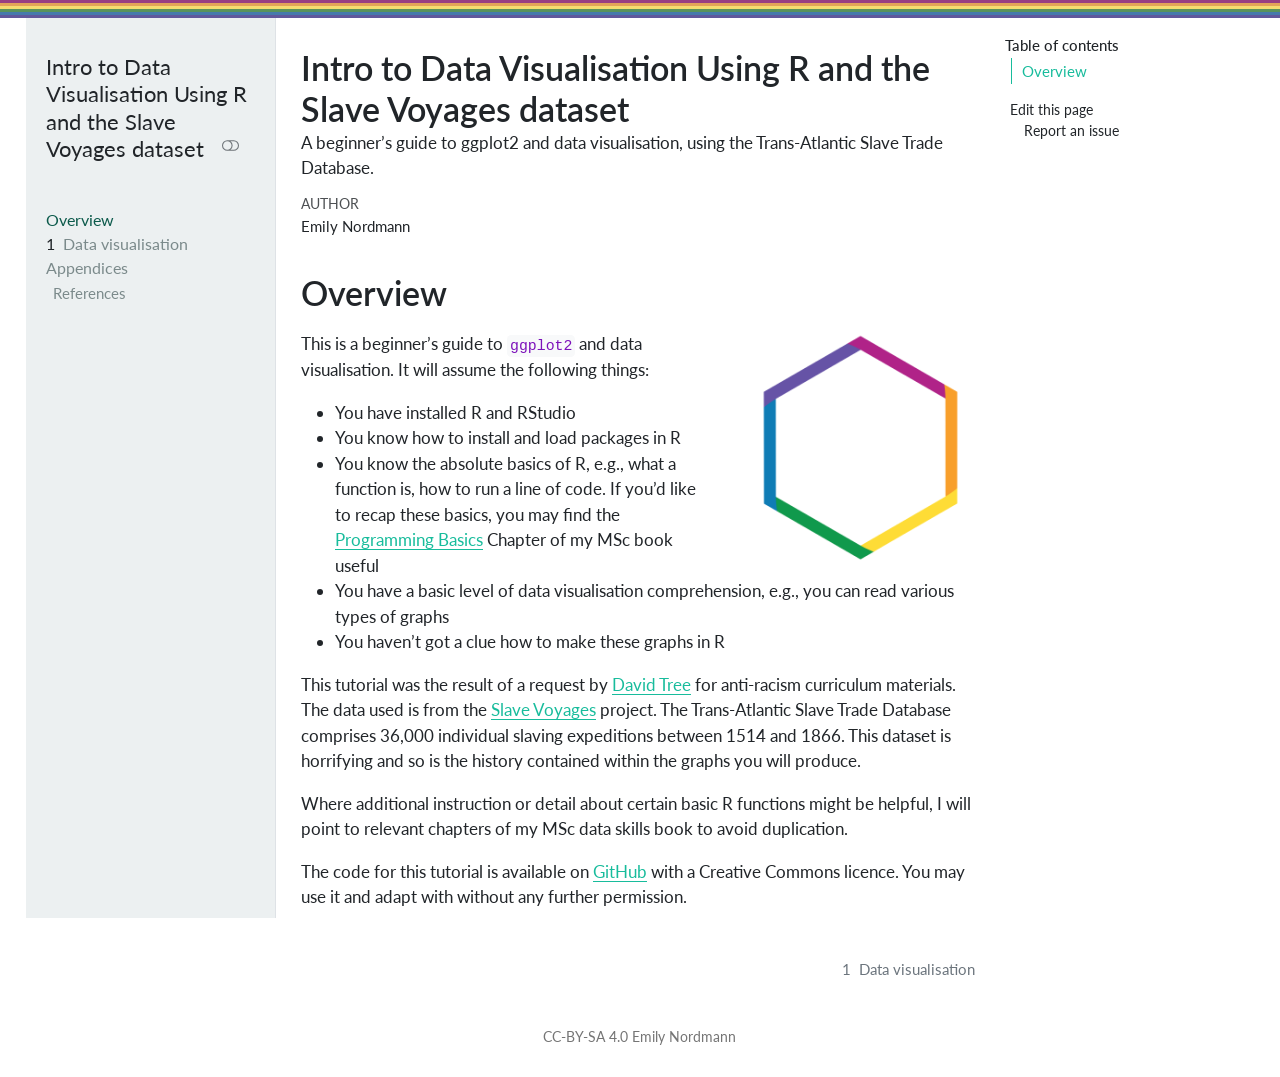
==== docs/index.html @ f8bd8ea5 "claude update" ====
<!DOCTYPE html>
<html xmlns="http://www.w3.org/1999/xhtml" lang="en" xml:lang="en"><head>
<meta http-equiv="Content-Type" content="text/html; charset=UTF-8">
<meta charset="utf-8">
<meta name="generator" content="quarto-1.4.551">
<meta name="viewport" content="width=device-width, initial-scale=1.0, user-scalable=yes">
<meta name="author" content="Emily Nordmann">
<meta name="description" content="A beginner’s guide to ggplot2 and data visualisation, using the Trans-Atlantic Slave Trade Database.">
<title>Intro to Data Visualisation Using R and the Slave Voyages dataset</title>
<style>
code{white-space: pre-wrap;}
span.smallcaps{font-variant: small-caps;}
div.columns{display: flex; gap: min(4vw, 1.5em);}
div.column{flex: auto; overflow-x: auto;}
div.hanging-indent{margin-left: 1.5em; text-indent: -1.5em;}
ul.task-list{list-style: none;}
ul.task-list li input[type="checkbox"] {
  width: 0.8em;
  margin: 0 0.8em 0.2em -1em; /* quarto-specific, see https://github.com/quarto-dev/quarto-cli/issues/4556 */ 
  vertical-align: middle;
}
</style>

<script src="site_libs/quarto-nav/quarto-nav.js"></script>
<script src="site_libs/clipboard/clipboard.min.js"></script>
<script src="site_libs/quarto-search/autocomplete.umd.js"></script>
<script src="site_libs/quarto-search/fuse.min.js"></script>
<script src="site_libs/quarto-search/quarto-search.js"></script>
<meta name="quarto:offset" content="./">
<link href="./01-tutorial.html" rel="next">
<link href="./images/logos/logo.png" rel="icon" type="image/png">
<script src="site_libs/quarto-html/quarto.js"></script>
<script src="site_libs/quarto-html/popper.min.js"></script>
<script src="site_libs/quarto-html/tippy.umd.min.js"></script>
<script src="site_libs/quarto-html/anchor.min.js"></script>
<link href="site_libs/quarto-html/tippy.css" rel="stylesheet">
<link href="site_libs/quarto-html/quarto-syntax-highlighting.css" rel="stylesheet" class="quarto-color-scheme" id="quarto-text-highlighting-styles">
<link href="site_libs/quarto-html/quarto-syntax-highlighting-dark.css" rel="prefetch" class="quarto-color-scheme quarto-color-alternate" id="quarto-text-highlighting-styles">
<script src="site_libs/bootstrap/bootstrap.min.js"></script>
<link href="site_libs/bootstrap/bootstrap-icons.css" rel="stylesheet">
<link href="site_libs/bootstrap/bootstrap.min.css" rel="stylesheet" class="quarto-color-scheme" id="quarto-bootstrap" data-mode="light">
<link href="site_libs/bootstrap/bootstrap-dark.min.css" rel="prefetch" class="quarto-color-scheme quarto-color-alternate" id="quarto-bootstrap" data-mode="dark"><script id="quarto-search-options" type="application/json">{
  "location": "sidebar",
  "copy-button": false,
  "collapse-after": 3,
  "panel-placement": "start",
  "type": "textbox",
  "limit": 50,
  "keyboard-shortcut": [
    "f",
    "/",
    "s"
  ],
  "show-item-context": false,
  "language": {
    "search-no-results-text": "No results",
    "search-matching-documents-text": "matching documents",
    "search-copy-link-title": "Copy link to search",
    "search-hide-matches-text": "Hide additional matches",
    "search-more-match-text": "more match in this document",
    "search-more-matches-text": "more matches in this document",
    "search-clear-button-title": "Clear",
    "search-text-placeholder": "",
    "search-detached-cancel-button-title": "Cancel",
    "search-submit-button-title": "Submit",
    "search-label": "Search"
  }
}</script><link rel="stylesheet" href="https://use.fontawesome.com/releases/v5.13.0/css/all.css">
<link rel="stylesheet" href="include/booktem.css">
<link rel="stylesheet" href="include/webex.css">
<link rel="stylesheet" href="include/glossary.css">
<link rel="stylesheet" href="include/style.css">
</head>
<body class="nav-sidebar floating">

<div id="quarto-search-results"></div>
  <header id="quarto-header" class="headroom fixed-top"><nav class="quarto-secondary-nav"><div class="container-fluid d-flex">
      <button type="button" class="quarto-btn-toggle btn" data-bs-toggle="collapse" data-bs-target=".quarto-sidebar-collapse-item" aria-controls="quarto-sidebar" aria-expanded="false" aria-label="Toggle sidebar navigation" onclick="if (window.quartoToggleHeadroom) { window.quartoToggleHeadroom(); }">
        <i class="bi bi-layout-text-sidebar-reverse"></i>
      </button>
        <nav class="quarto-page-breadcrumbs" aria-label="breadcrumb"><ol class="breadcrumb"><li class="breadcrumb-item"><a href="./index.html">Overview</a></li></ol></nav>
        <a class="flex-grow-1" role="button" data-bs-toggle="collapse" data-bs-target=".quarto-sidebar-collapse-item" aria-controls="quarto-sidebar" aria-expanded="false" aria-label="Toggle sidebar navigation" onclick="if (window.quartoToggleHeadroom) { window.quartoToggleHeadroom(); }">      
        </a>
      <button type="button" class="btn quarto-search-button" aria-label="" onclick="window.quartoOpenSearch();">
        <i class="bi bi-search"></i>
      </button>
    </div>
  </nav></header><!-- content --><div id="quarto-content" class="quarto-container page-columns page-rows-contents page-layout-article">
<!-- sidebar -->
  <nav id="quarto-sidebar" class="sidebar collapse collapse-horizontal quarto-sidebar-collapse-item sidebar-navigation floating overflow-auto"><div class="pt-lg-2 mt-2 text-left sidebar-header">
    <div class="sidebar-title mb-0 py-0">
      <a href="./">Intro to Data Visualisation Using R and the Slave Voyages dataset</a> 
        <div class="sidebar-tools-main">
    <a href="https://github.com/emilynordmann/slavevoyagedata" title="Source Code" class="quarto-navigation-tool px-1" aria-label="Source Code"><i class="bi bi-github"></i></a>
  <a href="" class="quarto-color-scheme-toggle quarto-navigation-tool  px-1" onclick="window.quartoToggleColorScheme(); return false;" title="Toggle dark mode"><i class="bi"></i></a>
</div>
    </div>
      </div>
        <div class="mt-2 flex-shrink-0 align-items-center">
        <div class="sidebar-search">
        <div id="quarto-search" class="" title="Search"></div>
        </div>
        </div>
    <div class="sidebar-menu-container"> 
    <ul class="list-unstyled mt-1">
<li class="sidebar-item">
  <div class="sidebar-item-container"> 
  <a href="./index.html" class="sidebar-item-text sidebar-link active">
 <span class="menu-text">Overview</span></a>
  </div>
</li>
        <li class="sidebar-item">
  <div class="sidebar-item-container"> 
  <a href="./01-tutorial.html" class="sidebar-item-text sidebar-link">
 <span class="menu-text"><span class="chapter-number">1</span>&nbsp; <span class="chapter-title">Data visualisation</span></span></a>
  </div>
</li>
        <li class="sidebar-item sidebar-item-section">
      <div class="sidebar-item-container"> 
            <a class="sidebar-item-text sidebar-link text-start" data-bs-toggle="collapse" data-bs-target="#quarto-sidebar-section-1" aria-expanded="true">
 <span class="menu-text">Appendices</span></a>
          <a class="sidebar-item-toggle text-start" data-bs-toggle="collapse" data-bs-target="#quarto-sidebar-section-1" aria-expanded="true" aria-label="Toggle section">
            <i class="bi bi-chevron-right ms-2"></i>
          </a> 
      </div>
      <ul id="quarto-sidebar-section-1" class="collapse list-unstyled sidebar-section depth1 show">
<li class="sidebar-item">
  <div class="sidebar-item-container"> 
  <a href="./references.html" class="sidebar-item-text sidebar-link">
 <span class="menu-text">References</span></a>
  </div>
</li>
      </ul>
</li>
    </ul>
</div>
</nav><div id="quarto-sidebar-glass" class="quarto-sidebar-collapse-item" data-bs-toggle="collapse" data-bs-target=".quarto-sidebar-collapse-item"></div>
<!-- margin-sidebar -->
    <div id="quarto-margin-sidebar" class="sidebar margin-sidebar">
        <nav id="TOC" role="doc-toc" class="toc-active"><h2 id="toc-title">Table of contents</h2>
   
  <ul>
<li><a href="#overview" id="toc-overview" class="nav-link active" data-scroll-target="#overview">Overview</a></li>
  </ul><div class="toc-actions"><ul><li><a href="https://github.com/emilynordmann/slavevoyagedata/edit/main/index.qmd" class="toc-action"><i class="bi bi-github"></i>Edit this page</a></li><li><a href="https://github.com/emilynordmann/slavevoyagedata/issues/new" class="toc-action"><i class="bi empty"></i>Report an issue</a></li></ul></div></nav>
    </div>
<!-- main -->
<main class="content" id="quarto-document-content"><header id="title-block-header" class="quarto-title-block default"><div class="quarto-title">
<h1 class="title">Intro to Data Visualisation Using R and the Slave Voyages dataset</h1>
</div>

<div>
  <div class="description">
    A beginner’s guide to ggplot2 and data visualisation, using the Trans-Atlantic Slave Trade Database.
  </div>
</div>


<div class="quarto-title-meta">

    <div>
    <div class="quarto-title-meta-heading">Author</div>
    <div class="quarto-title-meta-contents">
             <p>Emily Nordmann </p>
          </div>
  </div>
    
  
    
  </div>
  


</header>
<section id="overview" class="level1 unnumbered"><h1 class="unnumbered">Overview</h1><p><img src="images/logos/logo.png" title="Intro to Data Visualisation Using R and the Slave Voyages dataset" class="quarto-cover-image img-fluid"></p>
<p>This is a beginner’s guide to <code>ggplot2</code> and data visualisation. It will assume the following things:</p>
<ul>
<li>You have installed R and RStudio</li>
<li>You know how to install and load packages in R</li>
<li>You know the absolute basics of R, e.g., what a function is, how to run a line of code. If you’d like to recap these basics, you may find the <a href="https://psyteachr.github.io/msc-conv-odl/ref3.html">Programming Basics</a> Chapter of my MSc book useful</li>
<li>You have a basic level of data visualisation comprehension, e.g., you can read various types of graphs</li>
<li>You haven’t got a clue how to make these graphs in R</li>
</ul>
<p>This tutorial was the result of a request by <a href="https://twitter.com/DavidTree">David Tree</a> for anti-racism curriculum materials. The data used is from the <a href="https://www.slavevoyages.org/">Slave Voyages</a> project. The Trans-Atlantic Slave Trade Database comprises 36,000 individual slaving expeditions between 1514 and 1866. This dataset is horrifying and so is the history contained within the graphs you will produce.</p>
<p>Where additional instruction or detail about certain basic R functions might be helpful, I will point to relevant chapters of my MSc data skills book to avoid duplication.</p>
<p>The code for this tutorial is available on <a href="https://github.com/emilynordmann/slavevoyagedata">GitHub</a> with a Creative Commons licence. You may use it and adapt with without any further permission.</p>


</section></main><!-- /main --><script>

/* update total correct if #webex-total_correct exists */
update_total_correct = function() {
  console.log("webex: update total_correct");

  var t = document.getElementsByClassName("webex-total_correct");
  for (var i = 0; i < t.length; i++) {
    p = t[i].parentElement;
    var correct = p.getElementsByClassName("webex-correct").length;
    var solvemes = p.getElementsByClassName("webex-solveme").length;
    var radiogroups = p.getElementsByClassName("webex-radiogroup").length;
    var selects = p.getElementsByClassName("webex-select").length;

    t[i].innerHTML = correct + " of " + (solvemes + radiogroups + selects) + " correct";
  }
}

/* webex-solution button toggling function */
b_func = function() {
  console.log("webex: toggle hide");

  var cl = this.parentElement.classList;
  if (cl.contains('open')) {
    cl.remove("open");
  } else {
    cl.add("open");
  }
}

/* check answers */
check_func = function() {
  console.log("webex: check answers");

  var cl = this.parentElement.classList;
  if (cl.contains('unchecked')) {
    cl.remove("unchecked");
    this.innerHTML = "Hide Answers";
  } else {
    cl.add("unchecked");
    this.innerHTML = "Show Answers";
  }
}

/* function for checking solveme answers */
solveme_func = function(e) {
  console.log("webex: check solveme");

  var real_answers = JSON.parse(this.dataset.answer);
  var my_answer = this.value;
  var cl = this.classList;
  if (cl.contains("ignorecase")) {
    my_answer = my_answer.toLowerCase();
  }
  if (cl.contains("nospaces")) {
    my_answer = my_answer.replace(/ /g, "")
  }

  if (my_answer == "") {
    cl.remove("webex-correct");
    cl.remove("webex-incorrect");
  } else if (real_answers.includes(my_answer)) {
    cl.add("webex-correct");
    cl.remove("webex-incorrect");
  } else {
    cl.add("webex-incorrect");
    cl.remove("webex-correct");
  }

  // match numeric answers within a specified tolerance
  if(this.dataset.tol > 0){
    var tol = JSON.parse(this.dataset.tol);
    var matches = real_answers.map(x => Math.abs(x - my_answer) < tol)
    if (matches.reduce((a, b) => a + b, 0) > 0) {
      cl.add("webex-correct");
    } else {
      cl.remove("webex-correct");
    }
  }

  // added regex bit
  if (cl.contains("regex")){
    answer_regex = RegExp(real_answers.join("|"))
    if (answer_regex.test(my_answer)) {
      cl.add("webex-correct");
    }
  }

  update_total_correct();
}

/* function for checking select answers */
select_func = function(e) {
  console.log("webex: check select");

  var cl = this.classList

  /* add style */
  cl.remove("webex-incorrect");
  cl.remove("webex-correct");
  if (this.value == "answer") {
    cl.add("webex-correct");
  } else if (this.value != "blank") {
    cl.add("webex-incorrect");
  }

  update_total_correct();
}

/* function for checking radiogroups answers */
radiogroups_func = function(e) {
  console.log("webex: check radiogroups");

  var checked_button = document.querySelector('input[name=' + this.id + ']:checked');
  var cl = checked_button.parentElement.classList;
  var labels = checked_button.parentElement.parentElement.children;

  /* get rid of styles */
  for (i = 0; i < labels.length; i++) {
    labels[i].classList.remove("webex-incorrect");
    labels[i].classList.remove("webex-correct");
  }

  /* add style */
  if (checked_button.value == "answer") {
    cl.add("webex-correct");
  } else {
    cl.add("webex-incorrect");
  }

  update_total_correct();
}

window.onload = function() {
  console.log("webex onload");
  /* set up solution buttons */
  var buttons = document.getElementsByTagName("button");

  for (var i = 0; i < buttons.length; i++) {
    if (buttons[i].parentElement.classList.contains('webex-solution')) {
      buttons[i].onclick = b_func;
    }
  }

  var check_sections = document.getElementsByClassName("webex-check");
  console.log("check:", check_sections.length);
  for (var i = 0; i < check_sections.length; i++) {
    check_sections[i].classList.add("unchecked");

    let btn = document.createElement("button");
    btn.innerHTML = "Show Answers";
    btn.classList.add("webex-check-button");
    btn.onclick = check_func;
    check_sections[i].appendChild(btn);

    let spn = document.createElement("span");
    spn.classList.add("webex-total_correct");
    check_sections[i].appendChild(spn);
  }

  /* set up webex-solveme inputs */
  var solveme = document.getElementsByClassName("webex-solveme");

  for (var i = 0; i < solveme.length; i++) {
    /* make sure input boxes don't auto-anything */
    solveme[i].setAttribute("autocomplete","off");
    solveme[i].setAttribute("autocorrect", "off");
    solveme[i].setAttribute("autocapitalize", "off");
    solveme[i].setAttribute("spellcheck", "false");
    solveme[i].value = "";

    /* adjust answer for ignorecase or nospaces */
    var cl = solveme[i].classList;
    var real_answer = solveme[i].dataset.answer;
    if (cl.contains("ignorecase")) {
      real_answer = real_answer.toLowerCase();
    }
    if (cl.contains("nospaces")) {
      real_answer = real_answer.replace(/ /g, "");
    }
    solveme[i].dataset.answer = real_answer;

    /* attach checking function */
    solveme[i].onkeyup = solveme_func;
    solveme[i].onchange = solveme_func;

    solveme[i].insertAdjacentHTML("afterend", " <span class='webex-icon'></span>")
  }

  /* set up radiogroups */
  var radiogroups = document.getElementsByClassName("webex-radiogroup");
  for (var i = 0; i < radiogroups.length; i++) {
    radiogroups[i].onchange = radiogroups_func;
  }

  /* set up selects */
  var selects = document.getElementsByClassName("webex-select");
  for (var i = 0; i < selects.length; i++) {
    selects[i].onchange = select_func;
    selects[i].insertAdjacentHTML("afterend", " <span class='webex-icon'></span>")
  }

  update_total_correct();
}

</script><script>
// open rdrr links externally ----

var exlinks = document.querySelectorAll("a[href^='https://rdrr.io']");
var exlink_func = function(){
  window.open(this.href);
  return false;
};
for (var i = 0; i < exlinks.length; i++) {
    exlinks[i].addEventListener('click', exlink_func, false);
}

// visible second sidebar in mobile ----

function move_sidebar() {
  var toc = document.getElementById("TOC");
  var small_sidebar = document.querySelector("#quarto-sidebar .sidebar-menu-container");
  var right_sidebar = document.getElementById("quarto-margin-sidebar");

  if (window.innerWidth < 768) {
    small_sidebar.append(toc);
  } else {
    right_sidebar.append(toc);
  }
}
move_sidebar();
window.onresize = move_sidebar;
</script><div class="psyteachr_footer">
  
</div>
<script id="quarto-html-after-body" type="application/javascript">
window.document.addEventListener("DOMContentLoaded", function (event) {
  const toggleBodyColorMode = (bsSheetEl) => {
    const mode = bsSheetEl.getAttribute("data-mode");
    const bodyEl = window.document.querySelector("body");
    if (mode === "dark") {
      bodyEl.classList.add("quarto-dark");
      bodyEl.classList.remove("quarto-light");
    } else {
      bodyEl.classList.add("quarto-light");
      bodyEl.classList.remove("quarto-dark");
    }
  }
  const toggleBodyColorPrimary = () => {
    const bsSheetEl = window.document.querySelector("link#quarto-bootstrap");
    if (bsSheetEl) {
      toggleBodyColorMode(bsSheetEl);
    }
  }
  toggleBodyColorPrimary();  
  const disableStylesheet = (stylesheets) => {
    for (let i=0; i < stylesheets.length; i++) {
      const stylesheet = stylesheets[i];
      stylesheet.rel = 'prefetch';
    }
  }
  const enableStylesheet = (stylesheets) => {
    for (let i=0; i < stylesheets.length; i++) {
      const stylesheet = stylesheets[i];
      stylesheet.rel = 'stylesheet';
    }
  }
  const manageTransitions = (selector, allowTransitions) => {
    const els = window.document.querySelectorAll(selector);
    for (let i=0; i < els.length; i++) {
      const el = els[i];
      if (allowTransitions) {
        el.classList.remove('notransition');
      } else {
        el.classList.add('notransition');
      }
    }
  }
  const toggleGiscusIfUsed = (isAlternate, darkModeDefault) => {
    const baseTheme = document.querySelector('#giscus-base-theme')?.value ?? 'light';
    const alternateTheme = document.querySelector('#giscus-alt-theme')?.value ?? 'dark';
    let newTheme = '';
    if(darkModeDefault) {
      newTheme = isAlternate ? baseTheme : alternateTheme;
    } else {
      newTheme = isAlternate ? alternateTheme : baseTheme;
    }
    const changeGiscusTheme = () => {
      // From: https://github.com/giscus/giscus/issues/336
      const sendMessage = (message) => {
        const iframe = document.querySelector('iframe.giscus-frame');
        if (!iframe) return;
        iframe.contentWindow.postMessage({ giscus: message }, 'https://giscus.app');
      }
      sendMessage({
        setConfig: {
          theme: newTheme
        }
      });
    }
    const isGiscussLoaded = window.document.querySelector('iframe.giscus-frame') !== null;
    if (isGiscussLoaded) {
      changeGiscusTheme();
    }
  }
  const toggleColorMode = (alternate) => {
    // Switch the stylesheets
    const alternateStylesheets = window.document.querySelectorAll('link.quarto-color-scheme.quarto-color-alternate');
    manageTransitions('#quarto-margin-sidebar .nav-link', false);
    if (alternate) {
      enableStylesheet(alternateStylesheets);
      for (const sheetNode of alternateStylesheets) {
        if (sheetNode.id === "quarto-bootstrap") {
          toggleBodyColorMode(sheetNode);
        }
      }
    } else {
      disableStylesheet(alternateStylesheets);
      toggleBodyColorPrimary();
    }
    manageTransitions('#quarto-margin-sidebar .nav-link', true);
    // Switch the toggles
    const toggles = window.document.querySelectorAll('.quarto-color-scheme-toggle');
    for (let i=0; i < toggles.length; i++) {
      const toggle = toggles[i];
      if (toggle) {
        if (alternate) {
          toggle.classList.add("alternate");     
        } else {
          toggle.classList.remove("alternate");
        }
      }
    }
    // Hack to workaround the fact that safari doesn't
    // properly recolor the scrollbar when toggling (#1455)
    if (navigator.userAgent.indexOf('Safari') > 0 && navigator.userAgent.indexOf('Chrome') == -1) {
      manageTransitions("body", false);
      window.scrollTo(0, 1);
      setTimeout(() => {
        window.scrollTo(0, 0);
        manageTransitions("body", true);
      }, 40);  
    }
  }
  const isFileUrl = () => { 
    return window.location.protocol === 'file:';
  }
  const hasAlternateSentinel = () => {  
    let styleSentinel = getColorSchemeSentinel();
    if (styleSentinel !== null) {
      return styleSentinel === "alternate";
    } else {
      return false;
    }
  }
  const setStyleSentinel = (alternate) => {
    const value = alternate ? "alternate" : "default";
    if (!isFileUrl()) {
      window.localStorage.setItem("quarto-color-scheme", value);
    } else {
      localAlternateSentinel = value;
    }
  }
  const getColorSchemeSentinel = () => {
    if (!isFileUrl()) {
      const storageValue = window.localStorage.getItem("quarto-color-scheme");
      return storageValue != null ? storageValue : localAlternateSentinel;
    } else {
      return localAlternateSentinel;
    }
  }
  const darkModeDefault = false;
  let localAlternateSentinel = darkModeDefault ? 'alternate' : 'default';
  // Dark / light mode switch
  window.quartoToggleColorScheme = () => {
    // Read the current dark / light value 
    let toAlternate = !hasAlternateSentinel();
    toggleColorMode(toAlternate);
    setStyleSentinel(toAlternate);
    toggleGiscusIfUsed(toAlternate, darkModeDefault);
  };
  // Ensure there is a toggle, if there isn't float one in the top right
  if (window.document.querySelector('.quarto-color-scheme-toggle') === null) {
    const a = window.document.createElement('a');
    a.classList.add('top-right');
    a.classList.add('quarto-color-scheme-toggle');
    a.href = "";
    a.onclick = function() { try { window.quartoToggleColorScheme(); } catch {} return false; };
    const i = window.document.createElement("i");
    i.classList.add('bi');
    a.appendChild(i);
    window.document.body.appendChild(a);
  }
  // Switch to dark mode if need be
  if (hasAlternateSentinel()) {
    toggleColorMode(true);
  } else {
    toggleColorMode(false);
  }
  const icon = "";
  const anchorJS = new window.AnchorJS();
  anchorJS.options = {
    placement: 'right',
    icon: icon
  };
  anchorJS.add('.anchored');
  const isCodeAnnotation = (el) => {
    for (const clz of el.classList) {
      if (clz.startsWith('code-annotation-')) {                     
        return true;
      }
    }
    return false;
  }
  const clipboard = new window.ClipboardJS('.code-copy-button', {
    text: function(trigger) {
      const codeEl = trigger.previousElementSibling.cloneNode(true);
      for (const childEl of codeEl.children) {
        if (isCodeAnnotation(childEl)) {
          childEl.remove();
        }
      }
      return codeEl.innerText;
    }
  });
  clipboard.on('success', function(e) {
    // button target
    const button = e.trigger;
    // don't keep focus
    button.blur();
    // flash "checked"
    button.classList.add('code-copy-button-checked');
    var currentTitle = button.getAttribute("title");
    button.setAttribute("title", "Copied!");
    let tooltip;
    if (window.bootstrap) {
      button.setAttribute("data-bs-toggle", "tooltip");
      button.setAttribute("data-bs-placement", "left");
      button.setAttribute("data-bs-title", "Copied!");
      tooltip = new bootstrap.Tooltip(button, 
        { trigger: "manual", 
          customClass: "code-copy-button-tooltip",
          offset: [0, -8]});
      tooltip.show();    
    }
    setTimeout(function() {
      if (tooltip) {
        tooltip.hide();
        button.removeAttribute("data-bs-title");
        button.removeAttribute("data-bs-toggle");
        button.removeAttribute("data-bs-placement");
      }
      button.setAttribute("title", currentTitle);
      button.classList.remove('code-copy-button-checked');
    }, 1000);
    // clear code selection
    e.clearSelection();
  });
    var localhostRegex = new RegExp(/^(?:http|https):\/\/localhost\:?[0-9]*\//);
    var mailtoRegex = new RegExp(/^mailto:/);
      var filterRegex = new RegExp('/' + window.location.host + '/');
    var isInternal = (href) => {
        return filterRegex.test(href) || localhostRegex.test(href) || mailtoRegex.test(href);
    }
    // Inspect non-navigation links and adorn them if external
 	var links = window.document.querySelectorAll('a[href]:not(.nav-link):not(.navbar-brand):not(.toc-action):not(.sidebar-link):not(.sidebar-item-toggle):not(.pagination-link):not(.no-external):not([aria-hidden]):not(.dropdown-item):not(.quarto-navigation-tool)');
    for (var i=0; i<links.length; i++) {
      const link = links[i];
      if (!isInternal(link.href)) {
        // undo the damage that might have been done by quarto-nav.js in the case of
        // links that we want to consider external
        if (link.dataset.originalHref !== undefined) {
          link.href = link.dataset.originalHref;
        }
      }
    }
  function tippyHover(el, contentFn, onTriggerFn, onUntriggerFn) {
    const config = {
      allowHTML: true,
      maxWidth: 500,
      delay: 100,
      arrow: false,
      appendTo: function(el) {
          return el.parentElement;
      },
      interactive: true,
      interactiveBorder: 10,
      theme: 'quarto',
      placement: 'bottom-start',
    };
    if (contentFn) {
      config.content = contentFn;
    }
    if (onTriggerFn) {
      config.onTrigger = onTriggerFn;
    }
    if (onUntriggerFn) {
      config.onUntrigger = onUntriggerFn;
    }
    window.tippy(el, config); 
  }
  const noterefs = window.document.querySelectorAll('a[role="doc-noteref"]');
  for (var i=0; i<noterefs.length; i++) {
    const ref = noterefs[i];
    tippyHover(ref, function() {
      // use id or data attribute instead here
      let href = ref.getAttribute('data-footnote-href') || ref.getAttribute('href');
      try { href = new URL(href).hash; } catch {}
      const id = href.replace(/^#\/?/, "");
      const note = window.document.getElementById(id);
      if (note) {
        return note.innerHTML;
      } else {
        return "";
      }
    });
  }
  const xrefs = window.document.querySelectorAll('a.quarto-xref');
  const processXRef = (id, note) => {
    // Strip column container classes
    const stripColumnClz = (el) => {
      el.classList.remove("page-full", "page-columns");
      if (el.children) {
        for (const child of el.children) {
          stripColumnClz(child);
        }
      }
    }
    stripColumnClz(note)
    if (id === null || id.startsWith('sec-')) {
      // Special case sections, only their first couple elements
      const container = document.createElement("div");
      if (note.children && note.children.length > 2) {
        container.appendChild(note.children[0].cloneNode(true));
        for (let i = 1; i < note.children.length; i++) {
          const child = note.children[i];
          if (child.tagName === "P" && child.innerText === "") {
            continue;
          } else {
            container.appendChild(child.cloneNode(true));
            break;
          }
        }
        if (window.Quarto?.typesetMath) {
          window.Quarto.typesetMath(container);
        }
        return container.innerHTML
      } else {
        if (window.Quarto?.typesetMath) {
          window.Quarto.typesetMath(note);
        }
        return note.innerHTML;
      }
    } else {
      // Remove any anchor links if they are present
      const anchorLink = note.querySelector('a.anchorjs-link');
      if (anchorLink) {
        anchorLink.remove();
      }
      if (window.Quarto?.typesetMath) {
        window.Quarto.typesetMath(note);
      }
      // TODO in 1.5, we should make sure this works without a callout special case
      if (note.classList.contains("callout")) {
        return note.outerHTML;
      } else {
        return note.innerHTML;
      }
    }
  }
  for (var i=0; i<xrefs.length; i++) {
    const xref = xrefs[i];
    tippyHover(xref, undefined, function(instance) {
      instance.disable();
      let url = xref.getAttribute('href');
      let hash = undefined; 
      if (url.startsWith('#')) {
        hash = url;
      } else {
        try { hash = new URL(url).hash; } catch {}
      }
      if (hash) {
        const id = hash.replace(/^#\/?/, "");
        const note = window.document.getElementById(id);
        if (note !== null) {
          try {
            const html = processXRef(id, note.cloneNode(true));
            instance.setContent(html);
          } finally {
            instance.enable();
            instance.show();
          }
        } else {
          // See if we can fetch this
          fetch(url.split('#')[0])
          .then(res => res.text())
          .then(html => {
            const parser = new DOMParser();
            const htmlDoc = parser.parseFromString(html, "text/html");
            const note = htmlDoc.getElementById(id);
            if (note !== null) {
              const html = processXRef(id, note);
              instance.setContent(html);
            } 
          }).finally(() => {
            instance.enable();
            instance.show();
          });
        }
      } else {
        // See if we can fetch a full url (with no hash to target)
        // This is a special case and we should probably do some content thinning / targeting
        fetch(url)
        .then(res => res.text())
        .then(html => {
          const parser = new DOMParser();
          const htmlDoc = parser.parseFromString(html, "text/html");
          const note = htmlDoc.querySelector('main.content');
          if (note !== null) {
            // This should only happen for chapter cross references
            // (since there is no id in the URL)
            // remove the first header
            if (note.children.length > 0 && note.children[0].tagName === "HEADER") {
              note.children[0].remove();
            }
            const html = processXRef(null, note);
            instance.setContent(html);
          } 
        }).finally(() => {
          instance.enable();
          instance.show();
        });
      }
    }, function(instance) {
    });
  }
      let selectedAnnoteEl;
      const selectorForAnnotation = ( cell, annotation) => {
        let cellAttr = 'data-code-cell="' + cell + '"';
        let lineAttr = 'data-code-annotation="' +  annotation + '"';
        const selector = 'span[' + cellAttr + '][' + lineAttr + ']';
        return selector;
      }
      const selectCodeLines = (annoteEl) => {
        const doc = window.document;
        const targetCell = annoteEl.getAttribute("data-target-cell");
        const targetAnnotation = annoteEl.getAttribute("data-target-annotation");
        const annoteSpan = window.document.querySelector(selectorForAnnotation(targetCell, targetAnnotation));
        const lines = annoteSpan.getAttribute("data-code-lines").split(",");
        const lineIds = lines.map((line) => {
          return targetCell + "-" + line;
        })
        let top = null;
        let height = null;
        let parent = null;
        if (lineIds.length > 0) {
            //compute the position of the single el (top and bottom and make a div)
            const el = window.document.getElementById(lineIds[0]);
            top = el.offsetTop;
            height = el.offsetHeight;
            parent = el.parentElement.parentElement;
          if (lineIds.length > 1) {
            const lastEl = window.document.getElementById(lineIds[lineIds.length - 1]);
            const bottom = lastEl.offsetTop + lastEl.offsetHeight;
            height = bottom - top;
          }
          if (top !== null && height !== null && parent !== null) {
            // cook up a div (if necessary) and position it 
            let div = window.document.getElementById("code-annotation-line-highlight");
            if (div === null) {
              div = window.document.createElement("div");
              div.setAttribute("id", "code-annotation-line-highlight");
              div.style.position = 'absolute';
              parent.appendChild(div);
            }
            div.style.top = top - 2 + "px";
            div.style.height = height + 4 + "px";
            div.style.left = 0;
            let gutterDiv = window.document.getElementById("code-annotation-line-highlight-gutter");
            if (gutterDiv === null) {
              gutterDiv = window.document.createElement("div");
              gutterDiv.setAttribute("id", "code-annotation-line-highlight-gutter");
              gutterDiv.style.position = 'absolute';
              const codeCell = window.document.getElementById(targetCell);
              const gutter = codeCell.querySelector('.code-annotation-gutter');
              gutter.appendChild(gutterDiv);
            }
            gutterDiv.style.top = top - 2 + "px";
            gutterDiv.style.height = height + 4 + "px";
          }
          selectedAnnoteEl = annoteEl;
        }
      };
      const unselectCodeLines = () => {
        const elementsIds = ["code-annotation-line-highlight", "code-annotation-line-highlight-gutter"];
        elementsIds.forEach((elId) => {
          const div = window.document.getElementById(elId);
          if (div) {
            div.remove();
          }
        });
        selectedAnnoteEl = undefined;
      };
        // Handle positioning of the toggle
    window.addEventListener(
      "resize",
      throttle(() => {
        elRect = undefined;
        if (selectedAnnoteEl) {
          selectCodeLines(selectedAnnoteEl);
        }
      }, 10)
    );
    function throttle(fn, ms) {
    let throttle = false;
    let timer;
      return (...args) => {
        if(!throttle) { // first call gets through
            fn.apply(this, args);
            throttle = true;
        } else { // all the others get throttled
            if(timer) clearTimeout(timer); // cancel #2
            timer = setTimeout(() => {
              fn.apply(this, args);
              timer = throttle = false;
            }, ms);
        }
      };
    }
      // Attach click handler to the DT
      const annoteDls = window.document.querySelectorAll('dt[data-target-cell]');
      for (const annoteDlNode of annoteDls) {
        annoteDlNode.addEventListener('click', (event) => {
          const clickedEl = event.target;
          if (clickedEl !== selectedAnnoteEl) {
            unselectCodeLines();
            const activeEl = window.document.querySelector('dt[data-target-cell].code-annotation-active');
            if (activeEl) {
              activeEl.classList.remove('code-annotation-active');
            }
            selectCodeLines(clickedEl);
            clickedEl.classList.add('code-annotation-active');
          } else {
            // Unselect the line
            unselectCodeLines();
            clickedEl.classList.remove('code-annotation-active');
          }
        });
      }
  const findCites = (el) => {
    const parentEl = el.parentElement;
    if (parentEl) {
      const cites = parentEl.dataset.cites;
      if (cites) {
        return {
          el,
          cites: cites.split(' ')
        };
      } else {
        return findCites(el.parentElement)
      }
    } else {
      return undefined;
    }
  };
  var bibliorefs = window.document.querySelectorAll('a[role="doc-biblioref"]');
  for (var i=0; i<bibliorefs.length; i++) {
    const ref = bibliorefs[i];
    const citeInfo = findCites(ref);
    if (citeInfo) {
      tippyHover(citeInfo.el, function() {
        var popup = window.document.createElement('div');
        citeInfo.cites.forEach(function(cite) {
          var citeDiv = window.document.createElement('div');
          citeDiv.classList.add('hanging-indent');
          citeDiv.classList.add('csl-entry');
          var biblioDiv = window.document.getElementById('ref-' + cite);
          if (biblioDiv) {
            citeDiv.innerHTML = biblioDiv.innerHTML;
          }
          popup.appendChild(citeDiv);
        });
        return popup.innerHTML;
      });
    }
  }
});
</script><nav class="page-navigation"><div class="nav-page nav-page-previous">
  </div>
  <div class="nav-page nav-page-next">
      <a href="./01-tutorial.html" class="pagination-link" aria-label="Data visualisation">
        <span class="nav-page-text"><span class="chapter-number">1</span>&nbsp; <span class="chapter-title">Data visualisation</span></span> <i class="bi bi-arrow-right-short"></i>
      </a>
  </div>
</nav>
</div> <!-- /content -->
<footer class="footer"><div class="nav-footer">
    <div class="nav-footer-left">
      &nbsp;
    </div>   
    <div class="nav-footer-center">
<p>CC-BY-SA 4.0 Emily Nordmann</p>
<div class="toc-actions d-sm-block d-md-none"><ul><li><a href="https://github.com/emilynordmann/slavevoyagedata/edit/main/index.qmd" class="toc-action"><i class="bi bi-github"></i>Edit this page</a></li><li><a href="https://github.com/emilynordmann/slavevoyagedata/issues/new" class="toc-action"><i class="bi empty"></i>Report an issue</a></li></ul></div></div>
    <div class="nav-footer-right">
      &nbsp;
    </div>
  </div>
</footer>


</body></html>
---- docs/site_libs/quarto-html/tippy.css ----
.tippy-box[data-animation=fade][data-state=hidden]{opacity:0}[data-tippy-root]{max-width:calc(100vw - 10px)}.tippy-box{position:relative;background-color:#333;color:#fff;border-radius:4px;font-size:14px;line-height:1.4;white-space:normal;outline:0;transition-property:transform,visibility,opacity}.tippy-box[data-placement^=top]>.tippy-arrow{bottom:0}.tippy-box[data-placement^=top]>.tippy-arrow:before{bottom:-7px;left:0;border-width:8px 8px 0;border-top-color:initial;transform-origin:center top}.tippy-box[data-placement^=bottom]>.tippy-arrow{top:0}.tippy-box[data-placement^=bottom]>.tippy-arrow:before{top:-7px;left:0;border-width:0 8px 8px;border-bottom-color:initial;transform-origin:center bottom}.tippy-box[data-placement^=left]>.tippy-arrow{right:0}.tippy-box[data-placement^=left]>.tippy-arrow:before{border-width:8px 0 8px 8px;border-left-color:initial;right:-7px;transform-origin:center left}.tippy-box[data-placement^=right]>.tippy-arrow{left:0}.tippy-box[data-placement^=right]>.tippy-arrow:before{left:-7px;border-width:8px 8px 8px 0;border-right-color:initial;transform-origin:center right}.tippy-box[data-inertia][data-state=visible]{transition-timing-function:cubic-bezier(.54,1.5,.38,1.11)}.tippy-arrow{width:16px;height:16px;color:#333}.tippy-arrow:before{content:"";position:absolute;border-color:transparent;border-style:solid}.tippy-content{position:relative;padding:5px 9px;z-index:1}
---- docs/site_libs/quarto-html/quarto-syntax-highlighting.css ----
/* quarto syntax highlight colors */
:root {
  --quarto-hl-ot-color: #d91e18;
  --quarto-hl-at-color: #a55a00;
  --quarto-hl-ss-color: #008000;
  --quarto-hl-an-color: #696969;
  --quarto-hl-fu-color: #06287e;
  --quarto-hl-st-color: #008000;
  --quarto-hl-cf-color: #d91e18;
  --quarto-hl-op-color: #00769e;
  --quarto-hl-er-color: #7928a1;
  --quarto-hl-bn-color: #7928a1;
  --quarto-hl-al-color: #7928a1;
  --quarto-hl-va-color: #a55a00;
  --quarto-hl-bu-color: inherit;
  --quarto-hl-ex-color: inherit;
  --quarto-hl-pp-color: #7928a1;
  --quarto-hl-in-color: #696969;
  --quarto-hl-vs-color: #008000;
  --quarto-hl-wa-color: #696969;
  --quarto-hl-do-color: #696969;
  --quarto-hl-im-color: inherit;
  --quarto-hl-ch-color: #008000;
  --quarto-hl-dt-color: #7928a1;
  --quarto-hl-fl-color: #a55a00;
  --quarto-hl-co-color: #696969;
  --quarto-hl-cv-color: #696969;
  --quarto-hl-cn-color: #d91e18;
  --quarto-hl-sc-color: #00769e;
  --quarto-hl-dv-color: #7928a1;
  --quarto-hl-kw-color: #d91e18;
}

/* other quarto variables */
:root {
  --quarto-font-monospace: SFMono-Regular, Menlo, Monaco, Consolas, "Liberation Mono", "Courier New", monospace;
}

pre > code.sourceCode > span {
  color: #545454;
}

code span {
  color: #545454;
}

code.sourceCode > span {
  color: #545454;
}

div.sourceCode,
div.sourceCode pre.sourceCode {
  color: #545454;
}

code span.ot {
  color: #d91e18;
  font-style: inherit;
}

code span.at {
  color: #a55a00;
  font-style: inherit;
}

code span.ss {
  color: #008000;
  font-style: inherit;
}

code span.an {
  color: #696969;
  font-style: inherit;
}

code span.fu {
  color: #06287e;
  font-style: inherit;
}

code span.st {
  color: #008000;
  font-style: inherit;
}

code span.cf {
  color: #d91e18;
  font-style: inherit;
}

code span.op {
  color: #00769e;
  font-style: inherit;
}

code span.er {
  color: #7928a1;
  font-style: inherit;
}

code span.bn {
  color: #7928a1;
  font-style: inherit;
}

code span.al {
  color: #7928a1;
  font-style: inherit;
}

code span.va {
  color: #a55a00;
  font-style: inherit;
}

code span.bu {
  font-style: inherit;
}

code span.ex {
  font-style: inherit;
}

code span.pp {
  color: #7928a1;
  font-style: inherit;
}

code span.in {
  color: #696969;
  font-style: inherit;
}

code span.vs {
  color: #008000;
  font-style: inherit;
}

code span.wa {
  color: #696969;
  font-style: italic;
}

code span.do {
  color: #696969;
  font-style: italic;
}

code span.im {
  font-style: inherit;
}

code span.ch {
  color: #008000;
  font-style: inherit;
}

code span.dt {
  color: #7928a1;
  font-style: inherit;
}

code span.fl {
  color: #a55a00;
  font-style: inherit;
}

code span.co {
  color: #696969;
  font-style: inherit;
}

code span.cv {
  color: #696969;
  font-style: italic;
}

code span.cn {
  color: #d91e18;
  font-style: inherit;
}

code span.sc {
  color: #00769e;
  font-style: inherit;
}

code span.dv {
  color: #7928a1;
  font-style: inherit;
}

code span.kw {
  color: #d91e18;
  font-style: inherit;
}

.prevent-inlining {
  content: "</";
}

/*# sourceMappingURL=debc5d5d77c3f9108843748ff7464032.css.map */
---- docs/site_libs/quarto-html/quarto-syntax-highlighting-dark.css ----
/* quarto syntax highlight colors */
:root {
  --quarto-hl-ot-color: #ffa07a;
  --quarto-hl-at-color: #ffd700;
  --quarto-hl-ss-color: #abe338;
  --quarto-hl-an-color: #d4d0ab;
  --quarto-hl-fu-color: #ffd700;
  --quarto-hl-st-color: #abe338;
  --quarto-hl-cf-color: #ffa07a;
  --quarto-hl-op-color: #00e0e0;
  --quarto-hl-er-color: #dcc6e0;
  --quarto-hl-bn-color: #dcc6e0;
  --quarto-hl-al-color: #dcc6e0;
  --quarto-hl-va-color: #f5ab35;
  --quarto-hl-bu-color: #f5ab35;
  --quarto-hl-ex-color: #ffd700;
  --quarto-hl-pp-color: #dcc6e0;
  --quarto-hl-in-color: #d4d0ab;
  --quarto-hl-vs-color: #abe338;
  --quarto-hl-wa-color: #d4d0ab;
  --quarto-hl-do-color: #d4d0ab;
  --quarto-hl-im-color: #f8f8f2;
  --quarto-hl-ch-color: #abe338;
  --quarto-hl-dt-color: #dcc6e0;
  --quarto-hl-fl-color: #f5ab35;
  --quarto-hl-co-color: #d4d0ab;
  --quarto-hl-cv-color: #d4d0ab;
  --quarto-hl-cn-color: #ffa07a;
  --quarto-hl-sc-color: #00e0e0;
  --quarto-hl-dv-color: #dcc6e0;
  --quarto-hl-kw-color: #ffa07a;
}

/* other quarto variables */
:root {
  --quarto-font-monospace: SFMono-Regular, Menlo, Monaco, Consolas, "Liberation Mono", "Courier New", monospace;
}

pre > code.sourceCode > span {
  color: #f8f8f2;
}

code span {
  color: #f8f8f2;
}

code.sourceCode > span {
  color: #f8f8f2;
}

div.sourceCode,
div.sourceCode pre.sourceCode {
  color: #f8f8f2;
}

code span.ot {
  color: #ffa07a;
  font-style: inherit;
}

code span.at {
  color: #ffd700;
  font-style: inherit;
}

code span.ss {
  color: #abe338;
  font-style: inherit;
}

code span.an {
  color: #d4d0ab;
  font-style: inherit;
}

code span.fu {
  color: #ffd700;
  font-style: inherit;
}

code span.st {
  color: #abe338;
  font-style: inherit;
}

code span.cf {
  color: #ffa07a;
  font-style: inherit;
}

code span.op {
  color: #00e0e0;
  font-style: inherit;
}

code span.er {
  color: #dcc6e0;
  font-style: inherit;
}

code span.bn {
  color: #dcc6e0;
  font-style: inherit;
}

code span.al {
  color: #dcc6e0;
  font-style: inherit;
}

code span.va {
  color: #f5ab35;
  font-style: inherit;
}

code span.bu {
  color: #f5ab35;
  font-style: inherit;
}

code span.ex {
  color: #ffd700;
  font-style: inherit;
}

code span.pp {
  color: #dcc6e0;
  font-style: inherit;
}

code span.in {
  color: #d4d0ab;
  font-style: inherit;
}

code span.vs {
  color: #abe338;
  font-style: inherit;
}

code span.wa {
  color: #d4d0ab;
  font-style: italic;
}

code span.do {
  color: #d4d0ab;
  font-style: italic;
}

code span.im {
  color: #f8f8f2;
  font-style: inherit;
}

code span.ch {
  color: #abe338;
  font-style: inherit;
}

code span.dt {
  color: #dcc6e0;
  font-style: inherit;
}

code span.fl {
  color: #f5ab35;
  font-style: inherit;
}

code span.co {
  color: #d4d0ab;
  font-style: inherit;
}

code span.cv {
  color: #d4d0ab;
  font-style: italic;
}

code span.cn {
  color: #ffa07a;
  font-style: inherit;
}

code span.sc {
  color: #00e0e0;
  font-style: inherit;
}

code span.dv {
  color: #dcc6e0;
  font-style: inherit;
}

code span.kw {
  color: #ffa07a;
  font-style: inherit;
}

.prevent-inlining {
  content: "</";
}

/*# sourceMappingURL=935a306eefa94366c21e1a970dddb765.css.map */
---- docs/include/booktem.css ----
/* booktem default styles. Do not edit this unless you are sure what you're doing */
/* (edit style.css, dark.css and light.css for your own book styles) */

:root {
  --highlight: grey;
}

/* style right menu on narrow screens */
/* works with move_sidebar() in script.js */
@media screen and (max-width: 767.98px) {
  #TOC, #quarto-sidebar .sidebar-menu-container ul.mt-1 {
    width: 49%;
    padding:0;
    float: left;
    display: inline-block;
    vertical-align: text-top;
  }
}

.cell-output code {
  white-space: pre-wrap;
  border: 1px solid grey;
  padding: 1em;
}

div.sourceCode {
  clear: both;
}

div.sourceCode + pre:not(.sourceCode) {
  background-color: #FBFBFB;
  background-image: none;
  border: 0.5px solid #BBB;
}

/* give references a hanging indent */
.csl-entry {
  padding-left: 2em ;
  text-indent: -2em ;
}



img { max-width: 100%; }


/* wrap code */
pre {
    white-space: pre-wrap;       /* Since CSS 2.1 */
    white-space: -moz-pre-wrap;  /* Mozilla, since 1999 */
    white-space: -pre-wrap;      /* Opera 4-6 */
    white-space: -o-pre-wrap;    /* Opera 7 */
    word-wrap: break-word;       /* Internet Explorer 5.5+ */
}

/* fix code wrap with line numbers */
pre > code.sourceCode > span {
  text-indent: -4em;
  padding-left: 4em;
}

/* special styles */

.terminal {
  background-color: #88888811;
  border: 5px solid #D6DADC;
  padding: 0.5em 1em 0 1em;
  margin-bottom: 0.5em;
}

if {
  display: inline;
  font-weight: 900;
  font-size: 90%;
  background-color: #00FF0011;
  padding: 0.125rem 0.25rem;
  border-radius: 0.25rem;
}

pkg {
  font-weight: 600;
  color: inherit;
  background-color: transparent;
}
pkg::before { content: "{"; }
pkg::after { content: "}"; }

/* verbatim code chunks with ```{r ...} at top */

div.verbatim {
  border: 1px solid rgb(238, 238, 238);
  padding: 0.25em 0 0 0;
  border-radius: 3.2px;
  margin: 0 -0.5rem 1rem -0.5rem;
  font-family: SFMono-Regular, Menlo, Monaco, Consolas, "Liberation Mono", "Courier New", monospace;
}

div.verbatim code {
  border: none !important;
  font-size: 100% !important;
  display: block;
}

div.verbatim pre.sourceCode.r {
  border: none !important;
}

div.verbatim {
  background-color: rgb(247, 247, 247) !important;
}

div.verbatim * {
  background-color: transparent !important;
}

div.verbatim div.sourceCode {
  margin: 0 !important;
  padding: 0 !important;
}
div.verbatim pre.sourceCode {
  margin: 0 !important;
  padding: 0 1em !important;
}


/* external link icons */
a[target="_blank"]::after {
  margin: 0 3px 0 5px;
  font-weight: 900;
  font-family:"bootstrap-icons";
  content:"\F1C5";
}

/* mac and PC icons */
mac, pc {
  display: inline;
  border: 1px solid;
  border-radius: 0.25rem;
  padding: 0.125rem 0.25rem 0;
  font-family: monospace;
  font-size: 90%;
  white-space: nowrap;
}

mac { border-color: #a3aaae; }
pc { border-color: #46A7E2; }

mac::before, pc::before {
  margin-right: 0.25rem;
  font-family:"bootstrap-icons";
}
mac::before {
  color: #a3aaae;
  content:"\F65B";
}

pc::before {
  color: #46A7E2;
  content:"\F65E";
}
---- docs/include/webex.css ----
:root {
  --incorrect: #983E82;
  --incorrect_alpha: #edaddd;
  --correct: #59935B;
  --correct_alpha: #c0edc2;
  --highlight: #467AAC;
}

.webex-check {}

.webex-box {
  border: 2px solid var(--highlight);
  padding: 0.5em 0.25em;
  margin: 1em 0;
  border-radius: .25em;
  background-color: rgba(127, 127, 127, 0.05);
}

.webex-total_correct {
  margin-left: 1em;
}

.unchecked .webex-total_correct {
  display: none;
}

.unchecked .webex-incorrect,
.unchecked .webex-correct {
  border: 2px dotted grey !important;
  background-color: white !important;
}

/* styles for webex-solveme */
.webex-select, input.webex-solveme,
.unchecked .webex-radiogroup label.webex-incorrect,
.unchecked .webex-radiogroup label.webex-correct{
    border: 2px dotted grey;
    background-color: white;
    border-radius: 0.25em;
}

.webex-incorrect,
input.webex-solveme.webex-incorrect,
.webex-radiogroup label.webex-incorrect {
    border: 2px dotted var(--incorrect);
    background-color: var(--incorrect_alpha);
    color: black;
    border-radius: 0.25em;
}
.webex-correct,
input.webex-solveme.webex-correct,
.webex-radiogroup label.webex-correct {
    border: 2px solid var(--correct);
    background-color: var(--correct_alpha);
    color: black;
    border-radius: 0.25em;
}

.unchecked .webex-incorrect span::before,
.unchecked .webex-incorrect + .webex-icon::after,
.unchecked .webex-correct span::before,
.unchecked .webex-correct + .webex-icon::after {
  content: "  ";
}

.webex-incorrect span::before,
.webex-incorrect + .webex-icon::after {
  content: "\274C  ";
}

.webex-correct span::before,
.webex-correct + .webex-icon::after {
  content: "\2705  ";
}


/* styles for hidden solutions */
.webex-solution {
    height: 2.5em;
    overflow-y: hidden;
    padding: 0.5em;
    margin-bottom: 10px;
}
.webex-solution.open {
    height: auto;
    border: 2px solid var(--highlight);
    border-radius: 5px;
}
.webex-solution button, .webex-check-button {
    height: 2em;
    margin-bottom: 0.5em;
    border-radius: 0.5em;
    background-color: var(--highlight);
    color: white;
    padding: 0 0.5em;
}
.webex-solution pre.sourceCode {
    border-color: var(--correct);
}

.webex-radiogroup label {
  margin-left: 2em;
  text-indent: -1em;
  padding-left: 0.5em;
  font-weight: 400;
  display: block;
  border: 2px solid rgba(255, 255, 255, 0);
  background-color: inherit;
  border-radius: 0.25em;
}

.webex-radiogroup label input {
  position: relative;
  left: -1em;
}

.webex-radiogroup {
  margin: 1em 0;
}
---- docs/include/glossary.css ----
a.glossary {
  color: purple;
  text-decoration: underline;
  cursor: help;
  position: relative;
}

/* only needed for popup = "click" */
/* popup-definition */
a.glossary .def {
  display: none;
  position: absolute;
  z-index: 1;
  width: 200px;
  bottom: 100%;
  left: 50%;
  margin-left: -100px;
  background-color: #333;
  color: white;
  padding: 5px;
  border-radius: 6px;
}
/* show on click */
a.glossary:active .def {
  display: inline-block;
}
/* triangle arrow */
a.glossary:active .def::after {
  content: ' ';
  position: absolute;
  top: 100%;
  left: 50%;
  margin-left: -5px;
  border-width: 5px;
  border-style: solid;
  border-color: #333 transparent transparent transparent;
}
---- docs/include/style.css ----
/* edit this file to add custom styles */

.inline-figure { border: none; }
.quarto-cover-image { display: block; }

/* named colours */
:root {
  --pink: #983E82;
  --orange: #E2A458;
  --yellow: #F5DC70;
  --green: #59935B;
  --blue: #467AAC;
  --purple: #61589C;
}

/* rainbow borders */
body {
  margin-top: 18px;
  box-shadow:
    0 -3px 0 0px var(--purple),
    0 -6px 0 0px var(--blue),
    0 -9px 0 0px var(--green),
    0 -12px 0 0px var(--yellow),
    0 -15px 0 0px var(--orange),
    0 -18px 0 0px var(--pink);
}
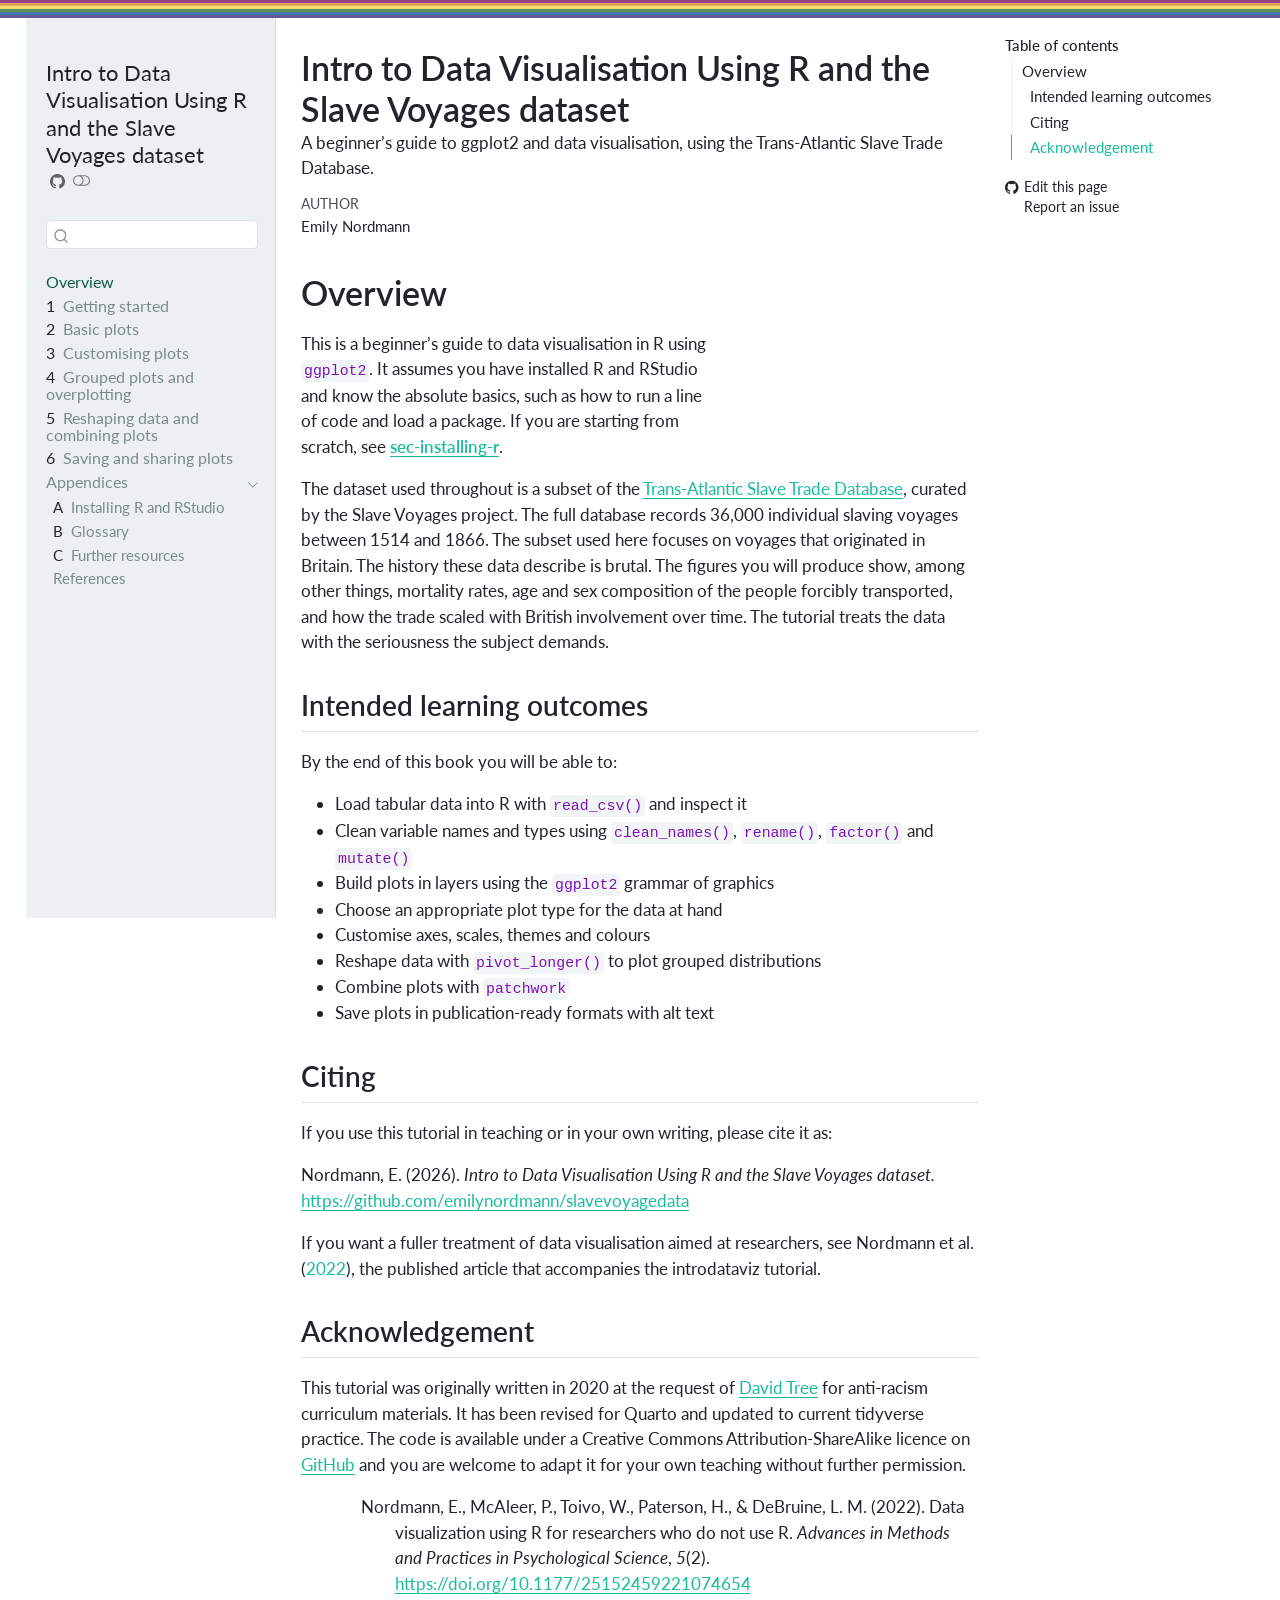
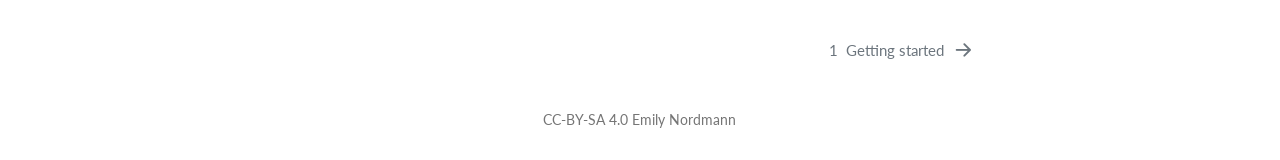
==== commit eaabd931: "logo update" ====
--- a/docs/index.html
+++ b/docs/index.html
@@ -2,7 +2,7 @@
 <html xmlns="http://www.w3.org/1999/xhtml" lang="en" xml:lang="en"><head>
 <meta http-equiv="Content-Type" content="text/html; charset=UTF-8">
 <meta charset="utf-8">
-<meta name="generator" content="quarto-1.4.551">
+<meta name="generator" content="quarto-1.8.21">
 <meta name="viewport" content="width=device-width, initial-scale=1.0, user-scalable=yes">
 <meta name="author" content="Emily Nordmann">
 <meta name="description" content="A beginner’s guide to ggplot2 and data visualisation, using the Trans-Atlantic Slave Trade Database.">
@@ -19,7 +19,27 @@
   margin: 0 0.8em 0.2em -1em; /* quarto-specific, see https://github.com/quarto-dev/quarto-cli/issues/4556 */ 
   vertical-align: middle;
 }
-</style>
+/* CSS for citations */
+div.csl-bib-body { }
+div.csl-entry {
+  clear: both;
+  margin-bottom: 0em;
+}
+.hanging-indent div.csl-entry {
+  margin-left:2em;
+  text-indent:-2em;
+}
+div.csl-left-margin {
+  min-width:2em;
+  float:left;
+}
+div.csl-right-inline {
+  margin-left:2em;
+  padding-left:1em;
+}
+div.csl-indent {
+  margin-left: 2em;
+}</style>
 
 <script src="site_libs/quarto-nav/quarto-nav.js"></script>
 <script src="site_libs/clipboard/clipboard.min.js"></script>
@@ -27,19 +47,23 @@
 <script src="site_libs/quarto-search/fuse.min.js"></script>
 <script src="site_libs/quarto-search/quarto-search.js"></script>
 <meta name="quarto:offset" content="./">
-<link href="./01-tutorial.html" rel="next">
+<link href="./01-getting-started.html" rel="next">
 <link href="./images/logos/logo.png" rel="icon" type="image/png">
-<script src="site_libs/quarto-html/quarto.js"></script>
+<script src="site_libs/quarto-html/quarto.js" type="module"></script>
+<script src="site_libs/quarto-html/tabsets/tabsets.js" type="module"></script>
+<script src="site_libs/quarto-html/axe/axe-check.js" type="module"></script>
 <script src="site_libs/quarto-html/popper.min.js"></script>
 <script src="site_libs/quarto-html/tippy.umd.min.js"></script>
 <script src="site_libs/quarto-html/anchor.min.js"></script>
 <link href="site_libs/quarto-html/tippy.css" rel="stylesheet">
-<link href="site_libs/quarto-html/quarto-syntax-highlighting.css" rel="stylesheet" class="quarto-color-scheme" id="quarto-text-highlighting-styles">
-<link href="site_libs/quarto-html/quarto-syntax-highlighting-dark.css" rel="prefetch" class="quarto-color-scheme quarto-color-alternate" id="quarto-text-highlighting-styles">
+<link href="site_libs/quarto-html/quarto-syntax-highlighting-bef06593271c35acc66b6cdfb882565b.css" rel="stylesheet" class="quarto-color-scheme" id="quarto-text-highlighting-styles">
+<link href="site_libs/quarto-html/quarto-syntax-highlighting-dark-ea06de1ba525ceca656e3b09b4cd3316.css" rel="stylesheet" class="quarto-color-scheme quarto-color-alternate" id="quarto-text-highlighting-styles">
+<link href="site_libs/quarto-html/quarto-syntax-highlighting-bef06593271c35acc66b6cdfb882565b.css" rel="stylesheet" class="quarto-color-scheme-extra" id="quarto-text-highlighting-styles">
 <script src="site_libs/bootstrap/bootstrap.min.js"></script>
 <link href="site_libs/bootstrap/bootstrap-icons.css" rel="stylesheet">
-<link href="site_libs/bootstrap/bootstrap.min.css" rel="stylesheet" class="quarto-color-scheme" id="quarto-bootstrap" data-mode="light">
-<link href="site_libs/bootstrap/bootstrap-dark.min.css" rel="prefetch" class="quarto-color-scheme quarto-color-alternate" id="quarto-bootstrap" data-mode="dark"><script id="quarto-search-options" type="application/json">{
+<link href="site_libs/bootstrap/bootstrap-bb5d2cf76dd9d8b046063047f144de0c.min.css" rel="stylesheet" append-hash="true" class="quarto-color-scheme" id="quarto-bootstrap" data-mode="light">
+<link href="site_libs/bootstrap/bootstrap-dark-c8dd5cd8506132e8ba466e2074c506b4.min.css" rel="stylesheet" append-hash="true" class="quarto-color-scheme quarto-color-alternate" id="quarto-bootstrap" data-mode="dark">
+<link href="site_libs/bootstrap/bootstrap-bb5d2cf76dd9d8b046063047f144de0c.min.css" rel="stylesheet" append-hash="true" class="quarto-color-scheme-extra" id="quarto-bootstrap" data-mode="light"><script id="quarto-search-options" type="application/json">{
   "location": "sidebar",
   "copy-button": false,
   "collapse-after": 3,
@@ -71,23 +95,187 @@
 <link rel="stylesheet" href="include/glossary.css">
 <link rel="stylesheet" href="include/style.css">
 </head>
-<body class="nav-sidebar floating">
+<body class="nav-sidebar floating quarto-light"><script id="quarto-html-before-body" type="application/javascript">
+    const toggleBodyColorMode = (bsSheetEl) => {
+      const mode = bsSheetEl.getAttribute("data-mode");
+      const bodyEl = window.document.querySelector("body");
+      if (mode === "dark") {
+        bodyEl.classList.add("quarto-dark");
+        bodyEl.classList.remove("quarto-light");
+      } else {
+        bodyEl.classList.add("quarto-light");
+        bodyEl.classList.remove("quarto-dark");
+      }
+    }
+    const toggleBodyColorPrimary = () => {
+      const bsSheetEl = window.document.querySelector("link#quarto-bootstrap:not([rel=disabled-stylesheet])");
+      if (bsSheetEl) {
+        toggleBodyColorMode(bsSheetEl);
+      }
+    }
+    const setColorSchemeToggle = (alternate) => {
+      const toggles = window.document.querySelectorAll('.quarto-color-scheme-toggle');
+      for (let i=0; i < toggles.length; i++) {
+        const toggle = toggles[i];
+        if (toggle) {
+          if (alternate) {
+            toggle.classList.add("alternate");
+          } else {
+            toggle.classList.remove("alternate");
+          }
+        }
+      }
+    };
+    const toggleColorMode = (alternate) => {
+      // Switch the stylesheets
+      const primaryStylesheets = window.document.querySelectorAll('link.quarto-color-scheme:not(.quarto-color-alternate)');
+      const alternateStylesheets = window.document.querySelectorAll('link.quarto-color-scheme.quarto-color-alternate');
+      manageTransitions('#quarto-margin-sidebar .nav-link', false);
+      if (alternate) {
+        // note: dark is layered on light, we don't disable primary!
+        enableStylesheet(alternateStylesheets);
+        for (const sheetNode of alternateStylesheets) {
+          if (sheetNode.id === "quarto-bootstrap") {
+            toggleBodyColorMode(sheetNode);
+          }
+        }
+      } else {
+        disableStylesheet(alternateStylesheets);
+        enableStylesheet(primaryStylesheets)
+        toggleBodyColorPrimary();
+      }
+      manageTransitions('#quarto-margin-sidebar .nav-link', true);
+      // Switch the toggles
+      setColorSchemeToggle(alternate)
+      // Hack to workaround the fact that safari doesn't
+      // properly recolor the scrollbar when toggling (#1455)
+      if (navigator.userAgent.indexOf('Safari') > 0 && navigator.userAgent.indexOf('Chrome') == -1) {
+        manageTransitions("body", false);
+        window.scrollTo(0, 1);
+        setTimeout(() => {
+          window.scrollTo(0, 0);
+          manageTransitions("body", true);
+        }, 40);
+      }
+    }
+    const disableStylesheet = (stylesheets) => {
+      for (let i=0; i < stylesheets.length; i++) {
+        const stylesheet = stylesheets[i];
+        stylesheet.rel = 'disabled-stylesheet';
+      }
+    }
+    const enableStylesheet = (stylesheets) => {
+      for (let i=0; i < stylesheets.length; i++) {
+        const stylesheet = stylesheets[i];
+        if(stylesheet.rel !== 'stylesheet') { // for Chrome, which will still FOUC without this check
+          stylesheet.rel = 'stylesheet';
+        }
+      }
+    }
+    const manageTransitions = (selector, allowTransitions) => {
+      const els = window.document.querySelectorAll(selector);
+      for (let i=0; i < els.length; i++) {
+        const el = els[i];
+        if (allowTransitions) {
+          el.classList.remove('notransition');
+        } else {
+          el.classList.add('notransition');
+        }
+      }
+    }
+    const isFileUrl = () => {
+      return window.location.protocol === 'file:';
+    }
+    const hasAlternateSentinel = () => {
+      let styleSentinel = getColorSchemeSentinel();
+      if (styleSentinel !== null) {
+        return styleSentinel === "alternate";
+      } else {
+        return false;
+      }
+    }
+    const setStyleSentinel = (alternate) => {
+      const value = alternate ? "alternate" : "default";
+      if (!isFileUrl()) {
+        window.localStorage.setItem("quarto-color-scheme", value);
+      } else {
+        localAlternateSentinel = value;
+      }
+    }
+    const getColorSchemeSentinel = () => {
+      if (!isFileUrl()) {
+        const storageValue = window.localStorage.getItem("quarto-color-scheme");
+        return storageValue != null ? storageValue : localAlternateSentinel;
+      } else {
+        return localAlternateSentinel;
+      }
+    }
+    const toggleGiscusIfUsed = (isAlternate, darkModeDefault) => {
+      const baseTheme = document.querySelector('#giscus-base-theme')?.value ?? 'light';
+      const alternateTheme = document.querySelector('#giscus-alt-theme')?.value ?? 'dark';
+      let newTheme = '';
+      if(authorPrefersDark) {
+        newTheme = isAlternate ? baseTheme : alternateTheme;
+      } else {
+        newTheme = isAlternate ? alternateTheme : baseTheme;
+      }
+      const changeGiscusTheme = () => {
+        // From: https://github.com/giscus/giscus/issues/336
+        const sendMessage = (message) => {
+          const iframe = document.querySelector('iframe.giscus-frame');
+          if (!iframe) return;
+          iframe.contentWindow.postMessage({ giscus: message }, 'https://giscus.app');
+        }
+        sendMessage({
+          setConfig: {
+            theme: newTheme
+          }
+        });
+      }
+      const isGiscussLoaded = window.document.querySelector('iframe.giscus-frame') !== null;
+      if (isGiscussLoaded) {
+        changeGiscusTheme();
+      }
+    };
+    const authorPrefersDark = false;
+    const darkModeDefault = authorPrefersDark;
+      document.querySelector('link#quarto-text-highlighting-styles.quarto-color-scheme-extra').rel = 'disabled-stylesheet';
+      document.querySelector('link#quarto-bootstrap.quarto-color-scheme-extra').rel = 'disabled-stylesheet';
+    let localAlternateSentinel = darkModeDefault ? 'alternate' : 'default';
+    // Dark / light mode switch
+    window.quartoToggleColorScheme = () => {
+      // Read the current dark / light value
+      let toAlternate = !hasAlternateSentinel();
+      toggleColorMode(toAlternate);
+      setStyleSentinel(toAlternate);
+      toggleGiscusIfUsed(toAlternate, darkModeDefault);
+      window.dispatchEvent(new Event('resize'));
+    };
+    // Switch to dark mode if need be
+    if (hasAlternateSentinel()) {
+      toggleColorMode(true);
+    } else {
+      toggleColorMode(false);
+    }
+  </script>
 
 <div id="quarto-search-results"></div>
   <header id="quarto-header" class="headroom fixed-top"><nav class="quarto-secondary-nav"><div class="container-fluid d-flex">
-      <button type="button" class="quarto-btn-toggle btn" data-bs-toggle="collapse" data-bs-target=".quarto-sidebar-collapse-item" aria-controls="quarto-sidebar" aria-expanded="false" aria-label="Toggle sidebar navigation" onclick="if (window.quartoToggleHeadroom) { window.quartoToggleHeadroom(); }">
+      <button type="button" class="quarto-btn-toggle btn" data-bs-toggle="collapse" role="button" data-bs-target=".quarto-sidebar-collapse-item" aria-controls="quarto-sidebar" aria-expanded="false" aria-label="Toggle sidebar navigation" onclick="if (window.quartoToggleHeadroom) { window.quartoToggleHeadroom(); }">
         <i class="bi bi-layout-text-sidebar-reverse"></i>
       </button>
         <nav class="quarto-page-breadcrumbs" aria-label="breadcrumb"><ol class="breadcrumb"><li class="breadcrumb-item"><a href="./index.html">Overview</a></li></ol></nav>
-        <a class="flex-grow-1" role="button" data-bs-toggle="collapse" data-bs-target=".quarto-sidebar-collapse-item" aria-controls="quarto-sidebar" aria-expanded="false" aria-label="Toggle sidebar navigation" onclick="if (window.quartoToggleHeadroom) { window.quartoToggleHeadroom(); }">      
+        <a class="flex-grow-1" role="navigation" data-bs-toggle="collapse" data-bs-target=".quarto-sidebar-collapse-item" aria-controls="quarto-sidebar" aria-expanded="false" aria-label="Toggle sidebar navigation" onclick="if (window.quartoToggleHeadroom) { window.quartoToggleHeadroom(); }">      
         </a>
-      <button type="button" class="btn quarto-search-button" aria-label="" onclick="window.quartoOpenSearch();">
+      <button type="button" class="btn quarto-search-button" aria-label="Search" onclick="window.quartoOpenSearch();">
         <i class="bi bi-search"></i>
       </button>
     </div>
   </nav></header><!-- content --><div id="quarto-content" class="quarto-container page-columns page-rows-contents page-layout-article">
 <!-- sidebar -->
-  <nav id="quarto-sidebar" class="sidebar collapse collapse-horizontal quarto-sidebar-collapse-item sidebar-navigation floating overflow-auto"><div class="pt-lg-2 mt-2 text-left sidebar-header">
+  <nav id="quarto-sidebar" class="sidebar collapse collapse-horizontal quarto-sidebar-collapse-item sidebar-navigation floating overflow-auto"><div class="pt-lg-2 mt-2 text-left sidebar-header sidebar-header-stacked">
+      <a href="./index.html" class="sidebar-logo-link">
+      </a>
     <div class="sidebar-title mb-0 py-0">
       <a href="./">Intro to Data Visualisation Using R and the Slave Voyages dataset</a> 
         <div class="sidebar-tools-main">
@@ -111,20 +299,68 @@
 </li>
         <li class="sidebar-item">
   <div class="sidebar-item-container"> 
-  <a href="./01-tutorial.html" class="sidebar-item-text sidebar-link">
- <span class="menu-text"><span class="chapter-number">1</span>&nbsp; <span class="chapter-title">Data visualisation</span></span></a>
+  <a href="./01-getting-started.html" class="sidebar-item-text sidebar-link">
+ <span class="menu-text"><span class="chapter-number">1</span>&nbsp; <span class="chapter-title">Getting started</span></span></a>
+  </div>
+</li>
+        <li class="sidebar-item">
+  <div class="sidebar-item-container"> 
+  <a href="./02-basic-plots.html" class="sidebar-item-text sidebar-link">
+ <span class="menu-text"><span class="chapter-number">2</span>&nbsp; <span class="chapter-title">Basic plots</span></span></a>
+  </div>
+</li>
+        <li class="sidebar-item">
+  <div class="sidebar-item-container"> 
+  <a href="./03-customising.html" class="sidebar-item-text sidebar-link">
+ <span class="menu-text"><span class="chapter-number">3</span>&nbsp; <span class="chapter-title">Customising plots</span></span></a>
+  </div>
+</li>
+        <li class="sidebar-item">
+  <div class="sidebar-item-container"> 
+  <a href="./04-grouped-plots.html" class="sidebar-item-text sidebar-link">
+ <span class="menu-text"><span class="chapter-number">4</span>&nbsp; <span class="chapter-title">Grouped plots and overplotting</span></span></a>
+  </div>
+</li>
+        <li class="sidebar-item">
+  <div class="sidebar-item-container"> 
+  <a href="./05-reshaping.html" class="sidebar-item-text sidebar-link">
+ <span class="menu-text"><span class="chapter-number">5</span>&nbsp; <span class="chapter-title">Reshaping data and combining plots</span></span></a>
+  </div>
+</li>
+        <li class="sidebar-item">
+  <div class="sidebar-item-container"> 
+  <a href="./06-saving-sharing.html" class="sidebar-item-text sidebar-link">
+ <span class="menu-text"><span class="chapter-number">6</span>&nbsp; <span class="chapter-title">Saving and sharing plots</span></span></a>
   </div>
 </li>
         <li class="sidebar-item sidebar-item-section">
       <div class="sidebar-item-container"> 
-            <a class="sidebar-item-text sidebar-link text-start" data-bs-toggle="collapse" data-bs-target="#quarto-sidebar-section-1" aria-expanded="true">
+            <a class="sidebar-item-text sidebar-link text-start" data-bs-toggle="collapse" data-bs-target="#quarto-sidebar-section-1" role="navigation" aria-expanded="true">
  <span class="menu-text">Appendices</span></a>
-          <a class="sidebar-item-toggle text-start" data-bs-toggle="collapse" data-bs-target="#quarto-sidebar-section-1" aria-expanded="true" aria-label="Toggle section">
+          <a class="sidebar-item-toggle text-start" data-bs-toggle="collapse" data-bs-target="#quarto-sidebar-section-1" role="navigation" aria-expanded="true" aria-label="Toggle section">
             <i class="bi bi-chevron-right ms-2"></i>
           </a> 
       </div>
       <ul id="quarto-sidebar-section-1" class="collapse list-unstyled sidebar-section depth1 show">
 <li class="sidebar-item">
+  <div class="sidebar-item-container"> 
+  <a href="./app-installing-r.html" class="sidebar-item-text sidebar-link">
+ <span class="menu-text"><span class="chapter-number">A</span>&nbsp; <span class="chapter-title">Installing R and RStudio</span></span></a>
+  </div>
+</li>
+          <li class="sidebar-item">
+  <div class="sidebar-item-container"> 
+  <a href="./app-glossary.html" class="sidebar-item-text sidebar-link">
+ <span class="menu-text"><span class="chapter-number">B</span>&nbsp; <span class="chapter-title">Glossary</span></span></a>
+  </div>
+</li>
+          <li class="sidebar-item">
+  <div class="sidebar-item-container"> 
+  <a href="./app-resources.html" class="sidebar-item-text sidebar-link">
+ <span class="menu-text"><span class="chapter-number">C</span>&nbsp; <span class="chapter-title">Further resources</span></span></a>
+  </div>
+</li>
+          <li class="sidebar-item">
   <div class="sidebar-item-container"> 
   <a href="./references.html" class="sidebar-item-text sidebar-link">
  <span class="menu-text">References</span></a>
@@ -140,7 +376,14 @@
         <nav id="TOC" role="doc-toc" class="toc-active"><h2 id="toc-title">Table of contents</h2>
    
   <ul>
-<li><a href="#overview" id="toc-overview" class="nav-link active" data-scroll-target="#overview">Overview</a></li>
+<li>
+<a href="#overview" id="toc-overview" class="nav-link active" data-scroll-target="#overview">Overview</a>
+  <ul class="collapse">
+<li><a href="#intended-learning-outcomes" id="toc-intended-learning-outcomes" class="nav-link" data-scroll-target="#intended-learning-outcomes">Intended learning outcomes</a></li>
+  <li><a href="#citing" id="toc-citing" class="nav-link" data-scroll-target="#citing">Citing</a></li>
+  <li><a href="#acknowledgement" id="toc-acknowledgement" class="nav-link" data-scroll-target="#acknowledgement">Acknowledgement</a></li>
+  </ul>
+</li>
   </ul><div class="toc-actions"><ul><li><a href="https://github.com/emilynordmann/slavevoyagedata/edit/main/index.qmd" class="toc-action"><i class="bi bi-github"></i>Edit this page</a></li><li><a href="https://github.com/emilynordmann/slavevoyagedata/issues/new" class="toc-action"><i class="bi empty"></i>Report an issue</a></li></ul></div></nav>
     </div>
 <!-- main -->
@@ -171,21 +414,36 @@
 
 
 </header>
-<section id="overview" class="level1 unnumbered"><h1 class="unnumbered">Overview</h1><p><img src="images/logos/logo.png" title="Intro to Data Visualisation Using R and the Slave Voyages dataset" class="quarto-cover-image img-fluid"></p>
-<p>This is a beginner’s guide to <code>ggplot2</code> and data visualisation. It will assume the following things:</p>
+<section id="overview" class="level1 unnumbered"><h1 class="unnumbered">Overview</h1><p><img src="images/logos/logo.png" title="Intro to Data Visualisation Using R and the Slave Voyages dataset" class="quarto-cover-image nolightbox img-fluid"></p>
+<p>This is a beginner’s guide to data visualisation in R using <code>ggplot2</code>. It assumes you have installed R and RStudio and know the absolute basics, such as how to run a line of code and load a package. If you are starting from scratch, see <a href="#sec-installing-r" class="quarto-xref"><span class="quarto-unresolved-ref">sec-installing-r</span></a>.</p>
+<p>The dataset used throughout is a subset of the <a href="https://www.slavevoyages.org/">Trans-Atlantic Slave Trade Database</a>, curated by the Slave Voyages project. The full database records 36,000 individual slaving voyages between 1514 and 1866. The subset used here focuses on voyages that originated in Britain. The history these data describe is brutal. The figures you will produce show, among other things, mortality rates, age and sex composition of the people forcibly transported, and how the trade scaled with British involvement over time. The tutorial treats the data with the seriousness the subject demands.</p>
+<section id="intended-learning-outcomes" class="level2"><h2 class="anchored" data-anchor-id="intended-learning-outcomes">Intended learning outcomes</h2>
+<p>By the end of this book you will be able to:</p>
 <ul>
-<li>You have installed R and RStudio</li>
-<li>You know how to install and load packages in R</li>
-<li>You know the absolute basics of R, e.g., what a function is, how to run a line of code. If you’d like to recap these basics, you may find the <a href="https://psyteachr.github.io/msc-conv-odl/ref3.html">Programming Basics</a> Chapter of my MSc book useful</li>
-<li>You have a basic level of data visualisation comprehension, e.g., you can read various types of graphs</li>
-<li>You haven’t got a clue how to make these graphs in R</li>
-</ul>
-<p>This tutorial was the result of a request by <a href="https://twitter.com/DavidTree">David Tree</a> for anti-racism curriculum materials. The data used is from the <a href="https://www.slavevoyages.org/">Slave Voyages</a> project. The Trans-Atlantic Slave Trade Database comprises 36,000 individual slaving expeditions between 1514 and 1866. This dataset is horrifying and so is the history contained within the graphs you will produce.</p>
-<p>Where additional instruction or detail about certain basic R functions might be helpful, I will point to relevant chapters of my MSc data skills book to avoid duplication.</p>
-<p>The code for this tutorial is available on <a href="https://github.com/emilynordmann/slavevoyagedata">GitHub</a> with a Creative Commons licence. You may use it and adapt with without any further permission.</p>
-
-
-</section></main><!-- /main --><script>
+<li>Load tabular data into R with <code>read_csv()</code> and inspect it</li>
+<li>Clean variable names and types using <code>clean_names()</code>, <code>rename()</code>, <code><a href="https://rdrr.io/r/base/factor.html">factor()</a></code> and <code>mutate()</code>
+</li>
+<li>Build plots in layers using the <code>ggplot2</code> grammar of graphics</li>
+<li>Choose an appropriate plot type for the data at hand</li>
+<li>Customise axes, scales, themes and colours</li>
+<li>Reshape data with <code>pivot_longer()</code> to plot grouped distributions</li>
+<li>Combine plots with <code>patchwork</code>
+</li>
+<li>Save plots in publication-ready formats with alt text</li>
+</ul></section><section id="citing" class="level2"><h2 class="anchored" data-anchor-id="citing">Citing</h2>
+<p>If you use this tutorial in teaching or in your own writing, please cite it as:</p>
+<p>Nordmann, E. (2026). <em>Intro to Data Visualisation Using R and the Slave Voyages dataset.</em> <a href="https://github.com/emilynordmann/slavevoyagedata" class="uri">https://github.com/emilynordmann/slavevoyagedata</a></p>
+<p>If you want a fuller treatment of data visualisation aimed at researchers, see <span class="citation" data-cites="nordmann2022">Nordmann et al. (<a href="#ref-nordmann2022" role="doc-biblioref">2022</a>)</span>, the published article that accompanies the introdataviz tutorial.</p>
+</section><section id="acknowledgement" class="level2"><h2 class="anchored" data-anchor-id="acknowledgement">Acknowledgement</h2>
+<p>This tutorial was originally written in 2020 at the request of <a href="https://twitter.com/DavidTree">David Tree</a> for anti-racism curriculum materials. It has been revised for Quarto and updated to current tidyverse practice. The code is available under a Creative Commons Attribution-ShareAlike licence on <a href="https://github.com/emilynordmann/slavevoyagedata">GitHub</a> and you are welcome to adapt it for your own teaching without further permission.</p>
+
+
+<div id="refs" class="references csl-bib-body hanging-indent" data-entry-spacing="0" data-line-spacing="2" role="list">
+<div id="ref-nordmann2022" class="csl-entry" role="listitem">
+Nordmann, E., McAleer, P., Toivo, W., Paterson, H., &amp; DeBruine, L. M. (2022). Data visualization using <span>R</span> for researchers who do not use <span>R</span>. <em>Advances in Methods and Practices in Psychological Science</em>, <em>5</em>(2). <a href="https://doi.org/10.1177/25152459221074654">https://doi.org/10.1177/25152459221074654</a>
+</div>
+</div>
+</section></section></main><!-- /main --><script>
 
 /* update total correct if #webex-total_correct exists */
 update_total_correct = function() {
@@ -421,372 +679,255 @@
   
 </div>
 <script id="quarto-html-after-body" type="application/javascript">
-window.document.addEventListener("DOMContentLoaded", function (event) {
-  const toggleBodyColorMode = (bsSheetEl) => {
-    const mode = bsSheetEl.getAttribute("data-mode");
-    const bodyEl = window.document.querySelector("body");
-    if (mode === "dark") {
-      bodyEl.classList.add("quarto-dark");
-      bodyEl.classList.remove("quarto-light");
-    } else {
-      bodyEl.classList.add("quarto-light");
-      bodyEl.classList.remove("quarto-dark");
-    }
-  }
-  const toggleBodyColorPrimary = () => {
-    const bsSheetEl = window.document.querySelector("link#quarto-bootstrap");
-    if (bsSheetEl) {
-      toggleBodyColorMode(bsSheetEl);
-    }
-  }
-  toggleBodyColorPrimary();  
-  const disableStylesheet = (stylesheets) => {
-    for (let i=0; i < stylesheets.length; i++) {
-      const stylesheet = stylesheets[i];
-      stylesheet.rel = 'prefetch';
-    }
-  }
-  const enableStylesheet = (stylesheets) => {
-    for (let i=0; i < stylesheets.length; i++) {
-      const stylesheet = stylesheets[i];
-      stylesheet.rel = 'stylesheet';
-    }
-  }
-  const manageTransitions = (selector, allowTransitions) => {
-    const els = window.document.querySelectorAll(selector);
-    for (let i=0; i < els.length; i++) {
-      const el = els[i];
-      if (allowTransitions) {
-        el.classList.remove('notransition');
+  window.document.addEventListener("DOMContentLoaded", function (event) {
+    // Ensure there is a toggle, if there isn't float one in the top right
+    if (window.document.querySelector('.quarto-color-scheme-toggle') === null) {
+      const a = window.document.createElement('a');
+      a.classList.add('top-right');
+      a.classList.add('quarto-color-scheme-toggle');
+      a.href = "";
+      a.onclick = function() { try { window.quartoToggleColorScheme(); } catch {} return false; };
+      const i = window.document.createElement("i");
+      i.classList.add('bi');
+      a.appendChild(i);
+      window.document.body.appendChild(a);
+    }
+    setColorSchemeToggle(hasAlternateSentinel())
+    const icon = "";
+    const anchorJS = new window.AnchorJS();
+    anchorJS.options = {
+      placement: 'right',
+      icon: icon
+    };
+    anchorJS.add('.anchored');
+    const isCodeAnnotation = (el) => {
+      for (const clz of el.classList) {
+        if (clz.startsWith('code-annotation-')) {                     
+          return true;
+        }
+      }
+      return false;
+    }
+    const onCopySuccess = function(e) {
+      // button target
+      const button = e.trigger;
+      // don't keep focus
+      button.blur();
+      // flash "checked"
+      button.classList.add('code-copy-button-checked');
+      var currentTitle = button.getAttribute("title");
+      button.setAttribute("title", "Copied!");
+      let tooltip;
+      if (window.bootstrap) {
+        button.setAttribute("data-bs-toggle", "tooltip");
+        button.setAttribute("data-bs-placement", "left");
+        button.setAttribute("data-bs-title", "Copied!");
+        tooltip = new bootstrap.Tooltip(button, 
+          { trigger: "manual", 
+            customClass: "code-copy-button-tooltip",
+            offset: [0, -8]});
+        tooltip.show();    
+      }
+      setTimeout(function() {
+        if (tooltip) {
+          tooltip.hide();
+          button.removeAttribute("data-bs-title");
+          button.removeAttribute("data-bs-toggle");
+          button.removeAttribute("data-bs-placement");
+        }
+        button.setAttribute("title", currentTitle);
+        button.classList.remove('code-copy-button-checked');
+      }, 1000);
+      // clear code selection
+      e.clearSelection();
+    }
+    const getTextToCopy = function(trigger) {
+        const codeEl = trigger.previousElementSibling.cloneNode(true);
+        for (const childEl of codeEl.children) {
+          if (isCodeAnnotation(childEl)) {
+            childEl.remove();
+          }
+        }
+        return codeEl.innerText;
+    }
+    const clipboard = new window.ClipboardJS('.code-copy-button:not([data-in-quarto-modal])', {
+      text: getTextToCopy
+    });
+    clipboard.on('success', onCopySuccess);
+    if (window.document.getElementById('quarto-embedded-source-code-modal')) {
+      const clipboardModal = new window.ClipboardJS('.code-copy-button[data-in-quarto-modal]', {
+        text: getTextToCopy,
+        container: window.document.getElementById('quarto-embedded-source-code-modal')
+      });
+      clipboardModal.on('success', onCopySuccess);
+    }
+      var localhostRegex = new RegExp(/^(?:http|https):\/\/localhost\:?[0-9]*\//);
+      var mailtoRegex = new RegExp(/^mailto:/);
+        var filterRegex = new RegExp('/' + window.location.host + '/');
+      var isInternal = (href) => {
+          return filterRegex.test(href) || localhostRegex.test(href) || mailtoRegex.test(href);
+      }
+      // Inspect non-navigation links and adorn them if external
+     var links = window.document.querySelectorAll('a[href]:not(.nav-link):not(.navbar-brand):not(.toc-action):not(.sidebar-link):not(.sidebar-item-toggle):not(.pagination-link):not(.no-external):not([aria-hidden]):not(.dropdown-item):not(.quarto-navigation-tool):not(.about-link)');
+      for (var i=0; i<links.length; i++) {
+        const link = links[i];
+        if (!isInternal(link.href)) {
+          // undo the damage that might have been done by quarto-nav.js in the case of
+          // links that we want to consider external
+          if (link.dataset.originalHref !== undefined) {
+            link.href = link.dataset.originalHref;
+          }
+        }
+      }
+    function tippyHover(el, contentFn, onTriggerFn, onUntriggerFn) {
+      const config = {
+        allowHTML: true,
+        maxWidth: 500,
+        delay: 100,
+        arrow: false,
+        appendTo: function(el) {
+            return el.parentElement;
+        },
+        interactive: true,
+        interactiveBorder: 10,
+        theme: 'quarto',
+        placement: 'bottom-start',
+      };
+      if (contentFn) {
+        config.content = contentFn;
+      }
+      if (onTriggerFn) {
+        config.onTrigger = onTriggerFn;
+      }
+      if (onUntriggerFn) {
+        config.onUntrigger = onUntriggerFn;
+      }
+      window.tippy(el, config); 
+    }
+    const noterefs = window.document.querySelectorAll('a[role="doc-noteref"]');
+    for (var i=0; i<noterefs.length; i++) {
+      const ref = noterefs[i];
+      tippyHover(ref, function() {
+        // use id or data attribute instead here
+        let href = ref.getAttribute('data-footnote-href') || ref.getAttribute('href');
+        try { href = new URL(href).hash; } catch {}
+        const id = href.replace(/^#\/?/, "");
+        const note = window.document.getElementById(id);
+        if (note) {
+          return note.innerHTML;
+        } else {
+          return "";
+        }
+      });
+    }
+    const xrefs = window.document.querySelectorAll('a.quarto-xref');
+    const processXRef = (id, note) => {
+      // Strip column container classes
+      const stripColumnClz = (el) => {
+        el.classList.remove("page-full", "page-columns");
+        if (el.children) {
+          for (const child of el.children) {
+            stripColumnClz(child);
+          }
+        }
+      }
+      stripColumnClz(note)
+      if (id === null || id.startsWith('sec-')) {
+        // Special case sections, only their first couple elements
+        const container = document.createElement("div");
+        if (note.children && note.children.length > 2) {
+          container.appendChild(note.children[0].cloneNode(true));
+          for (let i = 1; i < note.children.length; i++) {
+            const child = note.children[i];
+            if (child.tagName === "P" && child.innerText === "") {
+              continue;
+            } else {
+              container.appendChild(child.cloneNode(true));
+              break;
+            }
+          }
+          if (window.Quarto?.typesetMath) {
+            window.Quarto.typesetMath(container);
+          }
+          return container.innerHTML
+        } else {
+          if (window.Quarto?.typesetMath) {
+            window.Quarto.typesetMath(note);
+          }
+          return note.innerHTML;
+        }
       } else {
-        el.classList.add('notransition');
-      }
-    }
-  }
-  const toggleGiscusIfUsed = (isAlternate, darkModeDefault) => {
-    const baseTheme = document.querySelector('#giscus-base-theme')?.value ?? 'light';
-    const alternateTheme = document.querySelector('#giscus-alt-theme')?.value ?? 'dark';
-    let newTheme = '';
-    if(darkModeDefault) {
-      newTheme = isAlternate ? baseTheme : alternateTheme;
-    } else {
-      newTheme = isAlternate ? alternateTheme : baseTheme;
-    }
-    const changeGiscusTheme = () => {
-      // From: https://github.com/giscus/giscus/issues/336
-      const sendMessage = (message) => {
-        const iframe = document.querySelector('iframe.giscus-frame');
-        if (!iframe) return;
-        iframe.contentWindow.postMessage({ giscus: message }, 'https://giscus.app');
-      }
-      sendMessage({
-        setConfig: {
-          theme: newTheme
-        }
-      });
-    }
-    const isGiscussLoaded = window.document.querySelector('iframe.giscus-frame') !== null;
-    if (isGiscussLoaded) {
-      changeGiscusTheme();
-    }
-  }
-  const toggleColorMode = (alternate) => {
-    // Switch the stylesheets
-    const alternateStylesheets = window.document.querySelectorAll('link.quarto-color-scheme.quarto-color-alternate');
-    manageTransitions('#quarto-margin-sidebar .nav-link', false);
-    if (alternate) {
-      enableStylesheet(alternateStylesheets);
-      for (const sheetNode of alternateStylesheets) {
-        if (sheetNode.id === "quarto-bootstrap") {
-          toggleBodyColorMode(sheetNode);
-        }
-      }
-    } else {
-      disableStylesheet(alternateStylesheets);
-      toggleBodyColorPrimary();
-    }
-    manageTransitions('#quarto-margin-sidebar .nav-link', true);
-    // Switch the toggles
-    const toggles = window.document.querySelectorAll('.quarto-color-scheme-toggle');
-    for (let i=0; i < toggles.length; i++) {
-      const toggle = toggles[i];
-      if (toggle) {
-        if (alternate) {
-          toggle.classList.add("alternate");     
-        } else {
-          toggle.classList.remove("alternate");
-        }
-      }
-    }
-    // Hack to workaround the fact that safari doesn't
-    // properly recolor the scrollbar when toggling (#1455)
-    if (navigator.userAgent.indexOf('Safari') > 0 && navigator.userAgent.indexOf('Chrome') == -1) {
-      manageTransitions("body", false);
-      window.scrollTo(0, 1);
-      setTimeout(() => {
-        window.scrollTo(0, 0);
-        manageTransitions("body", true);
-      }, 40);  
-    }
-  }
-  const isFileUrl = () => { 
-    return window.location.protocol === 'file:';
-  }
-  const hasAlternateSentinel = () => {  
-    let styleSentinel = getColorSchemeSentinel();
-    if (styleSentinel !== null) {
-      return styleSentinel === "alternate";
-    } else {
-      return false;
-    }
-  }
-  const setStyleSentinel = (alternate) => {
-    const value = alternate ? "alternate" : "default";
-    if (!isFileUrl()) {
-      window.localStorage.setItem("quarto-color-scheme", value);
-    } else {
-      localAlternateSentinel = value;
-    }
-  }
-  const getColorSchemeSentinel = () => {
-    if (!isFileUrl()) {
-      const storageValue = window.localStorage.getItem("quarto-color-scheme");
-      return storageValue != null ? storageValue : localAlternateSentinel;
-    } else {
-      return localAlternateSentinel;
-    }
-  }
-  const darkModeDefault = false;
-  let localAlternateSentinel = darkModeDefault ? 'alternate' : 'default';
-  // Dark / light mode switch
-  window.quartoToggleColorScheme = () => {
-    // Read the current dark / light value 
-    let toAlternate = !hasAlternateSentinel();
-    toggleColorMode(toAlternate);
-    setStyleSentinel(toAlternate);
-    toggleGiscusIfUsed(toAlternate, darkModeDefault);
-  };
-  // Ensure there is a toggle, if there isn't float one in the top right
-  if (window.document.querySelector('.quarto-color-scheme-toggle') === null) {
-    const a = window.document.createElement('a');
-    a.classList.add('top-right');
-    a.classList.add('quarto-color-scheme-toggle');
-    a.href = "";
-    a.onclick = function() { try { window.quartoToggleColorScheme(); } catch {} return false; };
-    const i = window.document.createElement("i");
-    i.classList.add('bi');
-    a.appendChild(i);
-    window.document.body.appendChild(a);
-  }
-  // Switch to dark mode if need be
-  if (hasAlternateSentinel()) {
-    toggleColorMode(true);
-  } else {
-    toggleColorMode(false);
-  }
-  const icon = "";
-  const anchorJS = new window.AnchorJS();
-  anchorJS.options = {
-    placement: 'right',
-    icon: icon
-  };
-  anchorJS.add('.anchored');
-  const isCodeAnnotation = (el) => {
-    for (const clz of el.classList) {
-      if (clz.startsWith('code-annotation-')) {                     
-        return true;
-      }
-    }
-    return false;
-  }
-  const clipboard = new window.ClipboardJS('.code-copy-button', {
-    text: function(trigger) {
-      const codeEl = trigger.previousElementSibling.cloneNode(true);
-      for (const childEl of codeEl.children) {
-        if (isCodeAnnotation(childEl)) {
-          childEl.remove();
-        }
-      }
-      return codeEl.innerText;
-    }
-  });
-  clipboard.on('success', function(e) {
-    // button target
-    const button = e.trigger;
-    // don't keep focus
-    button.blur();
-    // flash "checked"
-    button.classList.add('code-copy-button-checked');
-    var currentTitle = button.getAttribute("title");
-    button.setAttribute("title", "Copied!");
-    let tooltip;
-    if (window.bootstrap) {
-      button.setAttribute("data-bs-toggle", "tooltip");
-      button.setAttribute("data-bs-placement", "left");
-      button.setAttribute("data-bs-title", "Copied!");
-      tooltip = new bootstrap.Tooltip(button, 
-        { trigger: "manual", 
-          customClass: "code-copy-button-tooltip",
-          offset: [0, -8]});
-      tooltip.show();    
-    }
-    setTimeout(function() {
-      if (tooltip) {
-        tooltip.hide();
-        button.removeAttribute("data-bs-title");
-        button.removeAttribute("data-bs-toggle");
-        button.removeAttribute("data-bs-placement");
-      }
-      button.setAttribute("title", currentTitle);
-      button.classList.remove('code-copy-button-checked');
-    }, 1000);
-    // clear code selection
-    e.clearSelection();
-  });
-    var localhostRegex = new RegExp(/^(?:http|https):\/\/localhost\:?[0-9]*\//);
-    var mailtoRegex = new RegExp(/^mailto:/);
-      var filterRegex = new RegExp('/' + window.location.host + '/');
-    var isInternal = (href) => {
-        return filterRegex.test(href) || localhostRegex.test(href) || mailtoRegex.test(href);
-    }
-    // Inspect non-navigation links and adorn them if external
- 	var links = window.document.querySelectorAll('a[href]:not(.nav-link):not(.navbar-brand):not(.toc-action):not(.sidebar-link):not(.sidebar-item-toggle):not(.pagination-link):not(.no-external):not([aria-hidden]):not(.dropdown-item):not(.quarto-navigation-tool)');
-    for (var i=0; i<links.length; i++) {
-      const link = links[i];
-      if (!isInternal(link.href)) {
-        // undo the damage that might have been done by quarto-nav.js in the case of
-        // links that we want to consider external
-        if (link.dataset.originalHref !== undefined) {
-          link.href = link.dataset.originalHref;
-        }
-      }
-    }
-  function tippyHover(el, contentFn, onTriggerFn, onUntriggerFn) {
-    const config = {
-      allowHTML: true,
-      maxWidth: 500,
-      delay: 100,
-      arrow: false,
-      appendTo: function(el) {
-          return el.parentElement;
-      },
-      interactive: true,
-      interactiveBorder: 10,
-      theme: 'quarto',
-      placement: 'bottom-start',
-    };
-    if (contentFn) {
-      config.content = contentFn;
-    }
-    if (onTriggerFn) {
-      config.onTrigger = onTriggerFn;
-    }
-    if (onUntriggerFn) {
-      config.onUntrigger = onUntriggerFn;
-    }
-    window.tippy(el, config); 
-  }
-  const noterefs = window.document.querySelectorAll('a[role="doc-noteref"]');
-  for (var i=0; i<noterefs.length; i++) {
-    const ref = noterefs[i];
-    tippyHover(ref, function() {
-      // use id or data attribute instead here
-      let href = ref.getAttribute('data-footnote-href') || ref.getAttribute('href');
-      try { href = new URL(href).hash; } catch {}
-      const id = href.replace(/^#\/?/, "");
-      const note = window.document.getElementById(id);
-      if (note) {
-        return note.innerHTML;
-      } else {
-        return "";
-      }
-    });
-  }
-  const xrefs = window.document.querySelectorAll('a.quarto-xref');
-  const processXRef = (id, note) => {
-    // Strip column container classes
-    const stripColumnClz = (el) => {
-      el.classList.remove("page-full", "page-columns");
-      if (el.children) {
-        for (const child of el.children) {
-          stripColumnClz(child);
-        }
-      }
-    }
-    stripColumnClz(note)
-    if (id === null || id.startsWith('sec-')) {
-      // Special case sections, only their first couple elements
-      const container = document.createElement("div");
-      if (note.children && note.children.length > 2) {
-        container.appendChild(note.children[0].cloneNode(true));
-        for (let i = 1; i < note.children.length; i++) {
-          const child = note.children[i];
-          if (child.tagName === "P" && child.innerText === "") {
-            continue;
-          } else {
-            container.appendChild(child.cloneNode(true));
-            break;
-          }
-        }
-        if (window.Quarto?.typesetMath) {
-          window.Quarto.typesetMath(container);
-        }
-        return container.innerHTML
-      } else {
+        // Remove any anchor links if they are present
+        const anchorLink = note.querySelector('a.anchorjs-link');
+        if (anchorLink) {
+          anchorLink.remove();
+        }
         if (window.Quarto?.typesetMath) {
           window.Quarto.typesetMath(note);
         }
-        return note.innerHTML;
-      }
-    } else {
-      // Remove any anchor links if they are present
-      const anchorLink = note.querySelector('a.anchorjs-link');
-      if (anchorLink) {
-        anchorLink.remove();
-      }
-      if (window.Quarto?.typesetMath) {
-        window.Quarto.typesetMath(note);
-      }
-      // TODO in 1.5, we should make sure this works without a callout special case
-      if (note.classList.contains("callout")) {
-        return note.outerHTML;
-      } else {
-        return note.innerHTML;
-      }
-    }
-  }
-  for (var i=0; i<xrefs.length; i++) {
-    const xref = xrefs[i];
-    tippyHover(xref, undefined, function(instance) {
-      instance.disable();
-      let url = xref.getAttribute('href');
-      let hash = undefined; 
-      if (url.startsWith('#')) {
-        hash = url;
-      } else {
-        try { hash = new URL(url).hash; } catch {}
-      }
-      if (hash) {
-        const id = hash.replace(/^#\/?/, "");
-        const note = window.document.getElementById(id);
-        if (note !== null) {
-          try {
-            const html = processXRef(id, note.cloneNode(true));
-            instance.setContent(html);
-          } finally {
-            instance.enable();
-            instance.show();
-          }
+        if (note.classList.contains("callout")) {
+          return note.outerHTML;
         } else {
-          // See if we can fetch this
-          fetch(url.split('#')[0])
+          return note.innerHTML;
+        }
+      }
+    }
+    for (var i=0; i<xrefs.length; i++) {
+      const xref = xrefs[i];
+      tippyHover(xref, undefined, function(instance) {
+        instance.disable();
+        let url = xref.getAttribute('href');
+        let hash = undefined; 
+        if (url.startsWith('#')) {
+          hash = url;
+        } else {
+          try { hash = new URL(url).hash; } catch {}
+        }
+        if (hash) {
+          const id = hash.replace(/^#\/?/, "");
+          const note = window.document.getElementById(id);
+          if (note !== null) {
+            try {
+              const html = processXRef(id, note.cloneNode(true));
+              instance.setContent(html);
+            } finally {
+              instance.enable();
+              instance.show();
+            }
+          } else {
+            // See if we can fetch this
+            fetch(url.split('#')[0])
+            .then(res => res.text())
+            .then(html => {
+              const parser = new DOMParser();
+              const htmlDoc = parser.parseFromString(html, "text/html");
+              const note = htmlDoc.getElementById(id);
+              if (note !== null) {
+                const html = processXRef(id, note);
+                instance.setContent(html);
+              } 
+            }).finally(() => {
+              instance.enable();
+              instance.show();
+            });
+          }
+        } else {
+          // See if we can fetch a full url (with no hash to target)
+          // This is a special case and we should probably do some content thinning / targeting
+          fetch(url)
           .then(res => res.text())
           .then(html => {
             const parser = new DOMParser();
             const htmlDoc = parser.parseFromString(html, "text/html");
-            const note = htmlDoc.getElementById(id);
+            const note = htmlDoc.querySelector('main.content');
             if (note !== null) {
-              const html = processXRef(id, note);
+              // This should only happen for chapter cross references
+              // (since there is no id in the URL)
+              // remove the first header
+              if (note.children.length > 0 && note.children[0].tagName === "HEADER") {
+                note.children[0].remove();
+              }
+              const html = processXRef(null, note);
               instance.setContent(html);
             } 
           }).finally(() => {
@@ -794,189 +935,165 @@
             instance.show();
           });
         }
+      }, function(instance) {
+      });
+    }
+        let selectedAnnoteEl;
+        const selectorForAnnotation = ( cell, annotation) => {
+          let cellAttr = 'data-code-cell="' + cell + '"';
+          let lineAttr = 'data-code-annotation="' +  annotation + '"';
+          const selector = 'span[' + cellAttr + '][' + lineAttr + ']';
+          return selector;
+        }
+        const selectCodeLines = (annoteEl) => {
+          const doc = window.document;
+          const targetCell = annoteEl.getAttribute("data-target-cell");
+          const targetAnnotation = annoteEl.getAttribute("data-target-annotation");
+          const annoteSpan = window.document.querySelector(selectorForAnnotation(targetCell, targetAnnotation));
+          const lines = annoteSpan.getAttribute("data-code-lines").split(",");
+          const lineIds = lines.map((line) => {
+            return targetCell + "-" + line;
+          })
+          let top = null;
+          let height = null;
+          let parent = null;
+          if (lineIds.length > 0) {
+              //compute the position of the single el (top and bottom and make a div)
+              const el = window.document.getElementById(lineIds[0]);
+              top = el.offsetTop;
+              height = el.offsetHeight;
+              parent = el.parentElement.parentElement;
+            if (lineIds.length > 1) {
+              const lastEl = window.document.getElementById(lineIds[lineIds.length - 1]);
+              const bottom = lastEl.offsetTop + lastEl.offsetHeight;
+              height = bottom - top;
+            }
+            if (top !== null && height !== null && parent !== null) {
+              // cook up a div (if necessary) and position it 
+              let div = window.document.getElementById("code-annotation-line-highlight");
+              if (div === null) {
+                div = window.document.createElement("div");
+                div.setAttribute("id", "code-annotation-line-highlight");
+                div.style.position = 'absolute';
+                parent.appendChild(div);
+              }
+              div.style.top = top - 2 + "px";
+              div.style.height = height + 4 + "px";
+              div.style.left = 0;
+              let gutterDiv = window.document.getElementById("code-annotation-line-highlight-gutter");
+              if (gutterDiv === null) {
+                gutterDiv = window.document.createElement("div");
+                gutterDiv.setAttribute("id", "code-annotation-line-highlight-gutter");
+                gutterDiv.style.position = 'absolute';
+                const codeCell = window.document.getElementById(targetCell);
+                const gutter = codeCell.querySelector('.code-annotation-gutter');
+                gutter.appendChild(gutterDiv);
+              }
+              gutterDiv.style.top = top - 2 + "px";
+              gutterDiv.style.height = height + 4 + "px";
+            }
+            selectedAnnoteEl = annoteEl;
+          }
+        };
+        const unselectCodeLines = () => {
+          const elementsIds = ["code-annotation-line-highlight", "code-annotation-line-highlight-gutter"];
+          elementsIds.forEach((elId) => {
+            const div = window.document.getElementById(elId);
+            if (div) {
+              div.remove();
+            }
+          });
+          selectedAnnoteEl = undefined;
+        };
+          // Handle positioning of the toggle
+      window.addEventListener(
+        "resize",
+        throttle(() => {
+          elRect = undefined;
+          if (selectedAnnoteEl) {
+            selectCodeLines(selectedAnnoteEl);
+          }
+        }, 10)
+      );
+      function throttle(fn, ms) {
+      let throttle = false;
+      let timer;
+        return (...args) => {
+          if(!throttle) { // first call gets through
+              fn.apply(this, args);
+              throttle = true;
+          } else { // all the others get throttled
+              if(timer) clearTimeout(timer); // cancel #2
+              timer = setTimeout(() => {
+                fn.apply(this, args);
+                timer = throttle = false;
+              }, ms);
+          }
+        };
+      }
+        // Attach click handler to the DT
+        const annoteDls = window.document.querySelectorAll('dt[data-target-cell]');
+        for (const annoteDlNode of annoteDls) {
+          annoteDlNode.addEventListener('click', (event) => {
+            const clickedEl = event.target;
+            if (clickedEl !== selectedAnnoteEl) {
+              unselectCodeLines();
+              const activeEl = window.document.querySelector('dt[data-target-cell].code-annotation-active');
+              if (activeEl) {
+                activeEl.classList.remove('code-annotation-active');
+              }
+              selectCodeLines(clickedEl);
+              clickedEl.classList.add('code-annotation-active');
+            } else {
+              // Unselect the line
+              unselectCodeLines();
+              clickedEl.classList.remove('code-annotation-active');
+            }
+          });
+        }
+    const findCites = (el) => {
+      const parentEl = el.parentElement;
+      if (parentEl) {
+        const cites = parentEl.dataset.cites;
+        if (cites) {
+          return {
+            el,
+            cites: cites.split(' ')
+          };
+        } else {
+          return findCites(el.parentElement)
+        }
       } else {
-        // See if we can fetch a full url (with no hash to target)
-        // This is a special case and we should probably do some content thinning / targeting
-        fetch(url)
-        .then(res => res.text())
-        .then(html => {
-          const parser = new DOMParser();
-          const htmlDoc = parser.parseFromString(html, "text/html");
-          const note = htmlDoc.querySelector('main.content');
-          if (note !== null) {
-            // This should only happen for chapter cross references
-            // (since there is no id in the URL)
-            // remove the first header
-            if (note.children.length > 0 && note.children[0].tagName === "HEADER") {
-              note.children[0].remove();
+        return undefined;
+      }
+    };
+    var bibliorefs = window.document.querySelectorAll('a[role="doc-biblioref"]');
+    for (var i=0; i<bibliorefs.length; i++) {
+      const ref = bibliorefs[i];
+      const citeInfo = findCites(ref);
+      if (citeInfo) {
+        tippyHover(citeInfo.el, function() {
+          var popup = window.document.createElement('div');
+          citeInfo.cites.forEach(function(cite) {
+            var citeDiv = window.document.createElement('div');
+            citeDiv.classList.add('hanging-indent');
+            citeDiv.classList.add('csl-entry');
+            var biblioDiv = window.document.getElementById('ref-' + cite);
+            if (biblioDiv) {
+              citeDiv.innerHTML = biblioDiv.innerHTML;
             }
-            const html = processXRef(null, note);
-            instance.setContent(html);
-          } 
-        }).finally(() => {
-          instance.enable();
-          instance.show();
+            popup.appendChild(citeDiv);
+          });
+          return popup.innerHTML;
         });
       }
-    }, function(instance) {
-    });
-  }
-      let selectedAnnoteEl;
-      const selectorForAnnotation = ( cell, annotation) => {
-        let cellAttr = 'data-code-cell="' + cell + '"';
-        let lineAttr = 'data-code-annotation="' +  annotation + '"';
-        const selector = 'span[' + cellAttr + '][' + lineAttr + ']';
-        return selector;
-      }
-      const selectCodeLines = (annoteEl) => {
-        const doc = window.document;
-        const targetCell = annoteEl.getAttribute("data-target-cell");
-        const targetAnnotation = annoteEl.getAttribute("data-target-annotation");
-        const annoteSpan = window.document.querySelector(selectorForAnnotation(targetCell, targetAnnotation));
-        const lines = annoteSpan.getAttribute("data-code-lines").split(",");
-        const lineIds = lines.map((line) => {
-          return targetCell + "-" + line;
-        })
-        let top = null;
-        let height = null;
-        let parent = null;
-        if (lineIds.length > 0) {
-            //compute the position of the single el (top and bottom and make a div)
-            const el = window.document.getElementById(lineIds[0]);
-            top = el.offsetTop;
-            height = el.offsetHeight;
-            parent = el.parentElement.parentElement;
-          if (lineIds.length > 1) {
-            const lastEl = window.document.getElementById(lineIds[lineIds.length - 1]);
-            const bottom = lastEl.offsetTop + lastEl.offsetHeight;
-            height = bottom - top;
-          }
-          if (top !== null && height !== null && parent !== null) {
-            // cook up a div (if necessary) and position it 
-            let div = window.document.getElementById("code-annotation-line-highlight");
-            if (div === null) {
-              div = window.document.createElement("div");
-              div.setAttribute("id", "code-annotation-line-highlight");
-              div.style.position = 'absolute';
-              parent.appendChild(div);
-            }
-            div.style.top = top - 2 + "px";
-            div.style.height = height + 4 + "px";
-            div.style.left = 0;
-            let gutterDiv = window.document.getElementById("code-annotation-line-highlight-gutter");
-            if (gutterDiv === null) {
-              gutterDiv = window.document.createElement("div");
-              gutterDiv.setAttribute("id", "code-annotation-line-highlight-gutter");
-              gutterDiv.style.position = 'absolute';
-              const codeCell = window.document.getElementById(targetCell);
-              const gutter = codeCell.querySelector('.code-annotation-gutter');
-              gutter.appendChild(gutterDiv);
-            }
-            gutterDiv.style.top = top - 2 + "px";
-            gutterDiv.style.height = height + 4 + "px";
-          }
-          selectedAnnoteEl = annoteEl;
-        }
-      };
-      const unselectCodeLines = () => {
-        const elementsIds = ["code-annotation-line-highlight", "code-annotation-line-highlight-gutter"];
-        elementsIds.forEach((elId) => {
-          const div = window.document.getElementById(elId);
-          if (div) {
-            div.remove();
-          }
-        });
-        selectedAnnoteEl = undefined;
-      };
-        // Handle positioning of the toggle
-    window.addEventListener(
-      "resize",
-      throttle(() => {
-        elRect = undefined;
-        if (selectedAnnoteEl) {
-          selectCodeLines(selectedAnnoteEl);
-        }
-      }, 10)
-    );
-    function throttle(fn, ms) {
-    let throttle = false;
-    let timer;
-      return (...args) => {
-        if(!throttle) { // first call gets through
-            fn.apply(this, args);
-            throttle = true;
-        } else { // all the others get throttled
-            if(timer) clearTimeout(timer); // cancel #2
-            timer = setTimeout(() => {
-              fn.apply(this, args);
-              timer = throttle = false;
-            }, ms);
-        }
-      };
-    }
-      // Attach click handler to the DT
-      const annoteDls = window.document.querySelectorAll('dt[data-target-cell]');
-      for (const annoteDlNode of annoteDls) {
-        annoteDlNode.addEventListener('click', (event) => {
-          const clickedEl = event.target;
-          if (clickedEl !== selectedAnnoteEl) {
-            unselectCodeLines();
-            const activeEl = window.document.querySelector('dt[data-target-cell].code-annotation-active');
-            if (activeEl) {
-              activeEl.classList.remove('code-annotation-active');
-            }
-            selectCodeLines(clickedEl);
-            clickedEl.classList.add('code-annotation-active');
-          } else {
-            // Unselect the line
-            unselectCodeLines();
-            clickedEl.classList.remove('code-annotation-active');
-          }
-        });
-      }
-  const findCites = (el) => {
-    const parentEl = el.parentElement;
-    if (parentEl) {
-      const cites = parentEl.dataset.cites;
-      if (cites) {
-        return {
-          el,
-          cites: cites.split(' ')
-        };
-      } else {
-        return findCites(el.parentElement)
-      }
-    } else {
-      return undefined;
-    }
-  };
-  var bibliorefs = window.document.querySelectorAll('a[role="doc-biblioref"]');
-  for (var i=0; i<bibliorefs.length; i++) {
-    const ref = bibliorefs[i];
-    const citeInfo = findCites(ref);
-    if (citeInfo) {
-      tippyHover(citeInfo.el, function() {
-        var popup = window.document.createElement('div');
-        citeInfo.cites.forEach(function(cite) {
-          var citeDiv = window.document.createElement('div');
-          citeDiv.classList.add('hanging-indent');
-          citeDiv.classList.add('csl-entry');
-          var biblioDiv = window.document.getElementById('ref-' + cite);
-          if (biblioDiv) {
-            citeDiv.innerHTML = biblioDiv.innerHTML;
-          }
-          popup.appendChild(citeDiv);
-        });
-        return popup.innerHTML;
-      });
-    }
-  }
-});
-</script><nav class="page-navigation"><div class="nav-page nav-page-previous">
+    }
+  });
+  </script><nav class="page-navigation"><div class="nav-page nav-page-previous">
   </div>
   <div class="nav-page nav-page-next">
-      <a href="./01-tutorial.html" class="pagination-link" aria-label="Data visualisation">
-        <span class="nav-page-text"><span class="chapter-number">1</span>&nbsp; <span class="chapter-title">Data visualisation</span></span> <i class="bi bi-arrow-right-short"></i>
+      <a href="./01-getting-started.html" class="pagination-link" aria-label="Getting started">
+        <span class="nav-page-text"><span class="chapter-number">1</span>&nbsp; <span class="chapter-title">Getting started</span></span> <i class="bi bi-arrow-right-short"></i>
       </a>
   </div>
 </nav>
--- a/docs/site_libs/quarto-html/quarto-syntax-highlighting-bef06593271c35acc66b6cdfb882565b.css
+++ b/docs/site_libs/quarto-html/quarto-syntax-highlighting-bef06593271c35acc66b6cdfb882565b.css
@@ -0,0 +1,233 @@
+/* quarto syntax highlight colors */
+:root {
+  --quarto-hl-ot-color: #d91e18;
+  --quarto-hl-at-color: #a55a00;
+  --quarto-hl-ss-color: #008000;
+  --quarto-hl-an-color: #696969;
+  --quarto-hl-fu-color: #06287e;
+  --quarto-hl-st-color: #008000;
+  --quarto-hl-cf-color: #d91e18;
+  --quarto-hl-op-color: #00769e;
+  --quarto-hl-er-color: #7928a1;
+  --quarto-hl-bn-color: #7928a1;
+  --quarto-hl-al-color: #7928a1;
+  --quarto-hl-va-color: #a55a00;
+  --quarto-hl-bu-color: inherit;
+  --quarto-hl-ex-color: inherit;
+  --quarto-hl-pp-color: #7928a1;
+  --quarto-hl-in-color: #696969;
+  --quarto-hl-vs-color: #008000;
+  --quarto-hl-wa-color: #696969;
+  --quarto-hl-do-color: #696969;
+  --quarto-hl-im-color: inherit;
+  --quarto-hl-ch-color: #008000;
+  --quarto-hl-dt-color: #7928a1;
+  --quarto-hl-fl-color: #a55a00;
+  --quarto-hl-co-color: #696969;
+  --quarto-hl-cv-color: #696969;
+  --quarto-hl-cn-color: #d91e18;
+  --quarto-hl-sc-color: #00769e;
+  --quarto-hl-dv-color: #7928a1;
+  --quarto-hl-kw-color: #d91e18;
+}
+
+/* other quarto variables */
+:root {
+  --quarto-font-monospace: SFMono-Regular, Menlo, Monaco, Consolas, "Liberation Mono", "Courier New", monospace;
+}
+
+/* syntax highlight based on Pandoc's rules */
+pre > code.sourceCode > span {
+  color: #545454;
+}
+
+code.sourceCode > span {
+  color: #545454;
+}
+
+div.sourceCode,
+div.sourceCode pre.sourceCode {
+  color: #545454;
+}
+
+/* Normal */
+code span {
+  color: #545454;
+}
+
+/* Alert */
+code span.al {
+  color: #7928a1;
+  font-style: inherit;
+}
+
+/* Annotation */
+code span.an {
+  color: #696969;
+  font-style: inherit;
+}
+
+/* Attribute */
+code span.at {
+  color: #a55a00;
+  font-style: inherit;
+}
+
+/* BaseN */
+code span.bn {
+  color: #7928a1;
+  font-style: inherit;
+}
+
+/* BuiltIn */
+code span.bu {
+  font-style: inherit;
+}
+
+/* ControlFlow */
+code span.cf {
+  color: #d91e18;
+  font-style: inherit;
+}
+
+/* Char */
+code span.ch {
+  color: #008000;
+  font-style: inherit;
+}
+
+/* Constant */
+code span.cn {
+  color: #d91e18;
+  font-style: inherit;
+}
+
+/* Comment */
+code span.co {
+  color: #696969;
+  font-style: inherit;
+}
+
+/* CommentVar */
+code span.cv {
+  color: #696969;
+  font-style: italic;
+}
+
+/* Documentation */
+code span.do {
+  color: #696969;
+  font-style: italic;
+}
+
+/* DataType */
+code span.dt {
+  color: #7928a1;
+  font-style: inherit;
+}
+
+/* DecVal */
+code span.dv {
+  color: #7928a1;
+  font-style: inherit;
+}
+
+/* Error */
+code span.er {
+  color: #7928a1;
+  font-style: inherit;
+}
+
+/* Extension */
+code span.ex {
+  font-style: inherit;
+}
+
+/* Float */
+code span.fl {
+  color: #a55a00;
+  font-style: inherit;
+}
+
+/* Function */
+code span.fu {
+  color: #06287e;
+  font-style: inherit;
+}
+
+/* Import */
+code span.im {
+  font-style: inherit;
+}
+
+/* Information */
+code span.in {
+  color: #696969;
+  font-style: inherit;
+}
+
+/* Keyword */
+code span.kw {
+  color: #d91e18;
+  font-style: inherit;
+}
+
+/* Operator */
+code span.op {
+  color: #00769e;
+  font-style: inherit;
+}
+
+/* Other */
+code span.ot {
+  color: #d91e18;
+  font-style: inherit;
+}
+
+/* Preprocessor */
+code span.pp {
+  color: #7928a1;
+  font-style: inherit;
+}
+
+/* SpecialChar */
+code span.sc {
+  color: #00769e;
+  font-style: inherit;
+}
+
+/* SpecialString */
+code span.ss {
+  color: #008000;
+  font-style: inherit;
+}
+
+/* String */
+code span.st {
+  color: #008000;
+  font-style: inherit;
+}
+
+/* Variable */
+code span.va {
+  color: #a55a00;
+  font-style: inherit;
+}
+
+/* VerbatimString */
+code span.vs {
+  color: #008000;
+  font-style: inherit;
+}
+
+/* Warning */
+code span.wa {
+  color: #696969;
+  font-style: italic;
+}
+
+.prevent-inlining {
+  content: "</";
+}
+
+/*# sourceMappingURL=e685e56a03bdd63074e78bfa32cc6eb7.css.map */
--- a/docs/site_libs/quarto-html/quarto-syntax-highlighting-dark-ea06de1ba525ceca656e3b09b4cd3316.css
+++ b/docs/site_libs/quarto-html/quarto-syntax-highlighting-dark-ea06de1ba525ceca656e3b09b4cd3316.css
@@ -0,0 +1,234 @@
+/* quarto syntax highlight colors */
+:root {
+  --quarto-hl-ot-color: #ffa07a;
+  --quarto-hl-at-color: #ffd700;
+  --quarto-hl-ss-color: #abe338;
+  --quarto-hl-an-color: #d4d0ab;
+  --quarto-hl-fu-color: #ffd700;
+  --quarto-hl-st-color: #abe338;
+  --quarto-hl-cf-color: #ffa07a;
+  --quarto-hl-op-color: #00e0e0;
+  --quarto-hl-er-color: #dcc6e0;
+  --quarto-hl-bn-color: #dcc6e0;
+  --quarto-hl-al-color: #dcc6e0;
+  --quarto-hl-va-color: #f5ab35;
+  --quarto-hl-bu-color: #f5ab35;
+  --quarto-hl-ex-color: #ffd700;
+  --quarto-hl-pp-color: #dcc6e0;
+  --quarto-hl-in-color: #d4d0ab;
+  --quarto-hl-vs-color: #abe338;
+  --quarto-hl-wa-color: #d4d0ab;
+  --quarto-hl-do-color: #d4d0ab;
+  --quarto-hl-ch-color: #abe338;
+  --quarto-hl-dt-color: #dcc6e0;
+  --quarto-hl-fl-color: #f5ab35;
+  --quarto-hl-co-color: #d4d0ab;
+  --quarto-hl-cv-color: #d4d0ab;
+  --quarto-hl-cn-color: #ffa07a;
+  --quarto-hl-sc-color: #00e0e0;
+  --quarto-hl-dv-color: #dcc6e0;
+  --quarto-hl-kw-color: #ffa07a;
+}
+
+/* other quarto variables */
+:root {
+  --quarto-font-monospace: SFMono-Regular, Menlo, Monaco, Consolas, "Liberation Mono", "Courier New", monospace;
+}
+
+/* syntax highlight based on Pandoc's rules */
+pre > code.sourceCode > span {
+  color: #f8f8f2;
+}
+
+code.sourceCode > span {
+  color: #f8f8f2;
+}
+
+div.sourceCode,
+div.sourceCode pre.sourceCode {
+  color: #f8f8f2;
+}
+
+/* Normal */
+code span {
+  color: #f8f8f2;
+}
+
+/* Alert */
+code span.al {
+  color: #dcc6e0;
+  font-style: inherit;
+}
+
+/* Annotation */
+code span.an {
+  color: #d4d0ab;
+  font-style: inherit;
+}
+
+/* Attribute */
+code span.at {
+  color: #ffd700;
+  font-style: inherit;
+}
+
+/* BaseN */
+code span.bn {
+  color: #dcc6e0;
+  font-style: inherit;
+}
+
+/* BuiltIn */
+code span.bu {
+  color: #f5ab35;
+  font-style: inherit;
+}
+
+/* ControlFlow */
+code span.cf {
+  color: #ffa07a;
+  font-style: inherit;
+}
+
+/* Char */
+code span.ch {
+  color: #abe338;
+  font-style: inherit;
+}
+
+/* Constant */
+code span.cn {
+  color: #ffa07a;
+  font-style: inherit;
+}
+
+/* Comment */
+code span.co {
+  color: #d4d0ab;
+  font-style: inherit;
+}
+
+/* CommentVar */
+code span.cv {
+  color: #d4d0ab;
+  font-style: italic;
+}
+
+/* Documentation */
+code span.do {
+  color: #d4d0ab;
+  font-style: italic;
+}
+
+/* DataType */
+code span.dt {
+  color: #dcc6e0;
+  font-style: inherit;
+}
+
+/* DecVal */
+code span.dv {
+  color: #dcc6e0;
+  font-style: inherit;
+}
+
+/* Error */
+code span.er {
+  color: #dcc6e0;
+  font-style: inherit;
+}
+
+/* Extension */
+code span.ex {
+  color: #ffd700;
+  font-style: inherit;
+}
+
+/* Float */
+code span.fl {
+  color: #f5ab35;
+  font-style: inherit;
+}
+
+/* Function */
+code span.fu {
+  color: #ffd700;
+  font-style: inherit;
+}
+
+/* Import */
+code span.im {
+  font-style: inherit;
+}
+
+/* Information */
+code span.in {
+  color: #d4d0ab;
+  font-style: inherit;
+}
+
+/* Keyword */
+code span.kw {
+  color: #ffa07a;
+  font-style: inherit;
+}
+
+/* Operator */
+code span.op {
+  color: #00e0e0;
+  font-style: inherit;
+}
+
+/* Other */
+code span.ot {
+  color: #ffa07a;
+  font-style: inherit;
+}
+
+/* Preprocessor */
+code span.pp {
+  color: #dcc6e0;
+  font-style: inherit;
+}
+
+/* SpecialChar */
+code span.sc {
+  color: #00e0e0;
+  font-style: inherit;
+}
+
+/* SpecialString */
+code span.ss {
+  color: #abe338;
+  font-style: inherit;
+}
+
+/* String */
+code span.st {
+  color: #abe338;
+  font-style: inherit;
+}
+
+/* Variable */
+code span.va {
+  color: #f5ab35;
+  font-style: inherit;
+}
+
+/* VerbatimString */
+code span.vs {
+  color: #abe338;
+  font-style: inherit;
+}
+
+/* Warning */
+code span.wa {
+  color: #d4d0ab;
+  font-style: italic;
+}
+
+.prevent-inlining {
+  content: "</";
+}
+
+/*# sourceMappingURL=b7ccdee6baf37aed1657e929eb98666b.css.map */
--- a/docs/site_libs/quarto-html/quarto-syntax-highlighting-bef06593271c35acc66b6cdfb882565b.css
+++ b/docs/site_libs/quarto-html/quarto-syntax-highlighting-bef06593271c35acc66b6cdfb882565b.css
@@ -0,0 +1,233 @@
+/* quarto syntax highlight colors */
+:root {
+  --quarto-hl-ot-color: #d91e18;
+  --quarto-hl-at-color: #a55a00;
+  --quarto-hl-ss-color: #008000;
+  --quarto-hl-an-color: #696969;
+  --quarto-hl-fu-color: #06287e;
+  --quarto-hl-st-color: #008000;
+  --quarto-hl-cf-color: #d91e18;
+  --quarto-hl-op-color: #00769e;
+  --quarto-hl-er-color: #7928a1;
+  --quarto-hl-bn-color: #7928a1;
+  --quarto-hl-al-color: #7928a1;
+  --quarto-hl-va-color: #a55a00;
+  --quarto-hl-bu-color: inherit;
+  --quarto-hl-ex-color: inherit;
+  --quarto-hl-pp-color: #7928a1;
+  --quarto-hl-in-color: #696969;
+  --quarto-hl-vs-color: #008000;
+  --quarto-hl-wa-color: #696969;
+  --quarto-hl-do-color: #696969;
+  --quarto-hl-im-color: inherit;
+  --quarto-hl-ch-color: #008000;
+  --quarto-hl-dt-color: #7928a1;
+  --quarto-hl-fl-color: #a55a00;
+  --quarto-hl-co-color: #696969;
+  --quarto-hl-cv-color: #696969;
+  --quarto-hl-cn-color: #d91e18;
+  --quarto-hl-sc-color: #00769e;
+  --quarto-hl-dv-color: #7928a1;
+  --quarto-hl-kw-color: #d91e18;
+}
+
+/* other quarto variables */
+:root {
+  --quarto-font-monospace: SFMono-Regular, Menlo, Monaco, Consolas, "Liberation Mono", "Courier New", monospace;
+}
+
+/* syntax highlight based on Pandoc's rules */
+pre > code.sourceCode > span {
+  color: #545454;
+}
+
+code.sourceCode > span {
+  color: #545454;
+}
+
+div.sourceCode,
+div.sourceCode pre.sourceCode {
+  color: #545454;
+}
+
+/* Normal */
+code span {
+  color: #545454;
+}
+
+/* Alert */
+code span.al {
+  color: #7928a1;
+  font-style: inherit;
+}
+
+/* Annotation */
+code span.an {
+  color: #696969;
+  font-style: inherit;
+}
+
+/* Attribute */
+code span.at {
+  color: #a55a00;
+  font-style: inherit;
+}
+
+/* BaseN */
+code span.bn {
+  color: #7928a1;
+  font-style: inherit;
+}
+
+/* BuiltIn */
+code span.bu {
+  font-style: inherit;
+}
+
+/* ControlFlow */
+code span.cf {
+  color: #d91e18;
+  font-style: inherit;
+}
+
+/* Char */
+code span.ch {
+  color: #008000;
+  font-style: inherit;
+}
+
+/* Constant */
+code span.cn {
+  color: #d91e18;
+  font-style: inherit;
+}
+
+/* Comment */
+code span.co {
+  color: #696969;
+  font-style: inherit;
+}
+
+/* CommentVar */
+code span.cv {
+  color: #696969;
+  font-style: italic;
+}
+
+/* Documentation */
+code span.do {
+  color: #696969;
+  font-style: italic;
+}
+
+/* DataType */
+code span.dt {
+  color: #7928a1;
+  font-style: inherit;
+}
+
+/* DecVal */
+code span.dv {
+  color: #7928a1;
+  font-style: inherit;
+}
+
+/* Error */
+code span.er {
+  color: #7928a1;
+  font-style: inherit;
+}
+
+/* Extension */
+code span.ex {
+  font-style: inherit;
+}
+
+/* Float */
+code span.fl {
+  color: #a55a00;
+  font-style: inherit;
+}
+
+/* Function */
+code span.fu {
+  color: #06287e;
+  font-style: inherit;
+}
+
+/* Import */
+code span.im {
+  font-style: inherit;
+}
+
+/* Information */
+code span.in {
+  color: #696969;
+  font-style: inherit;
+}
+
+/* Keyword */
+code span.kw {
+  color: #d91e18;
+  font-style: inherit;
+}
+
+/* Operator */
+code span.op {
+  color: #00769e;
+  font-style: inherit;
+}
+
+/* Other */
+code span.ot {
+  color: #d91e18;
+  font-style: inherit;
+}
+
+/* Preprocessor */
+code span.pp {
+  color: #7928a1;
+  font-style: inherit;
+}
+
+/* SpecialChar */
+code span.sc {
+  color: #00769e;
+  font-style: inherit;
+}
+
+/* SpecialString */
+code span.ss {
+  color: #008000;
+  font-style: inherit;
+}
+
+/* String */
+code span.st {
+  color: #008000;
+  font-style: inherit;
+}
+
+/* Variable */
+code span.va {
+  color: #a55a00;
+  font-style: inherit;
+}
+
+/* VerbatimString */
+code span.vs {
+  color: #008000;
+  font-style: inherit;
+}
+
+/* Warning */
+code span.wa {
+  color: #696969;
+  font-style: italic;
+}
+
+.prevent-inlining {
+  content: "</";
+}
+
+/*# sourceMappingURL=e685e56a03bdd63074e78bfa32cc6eb7.css.map */
